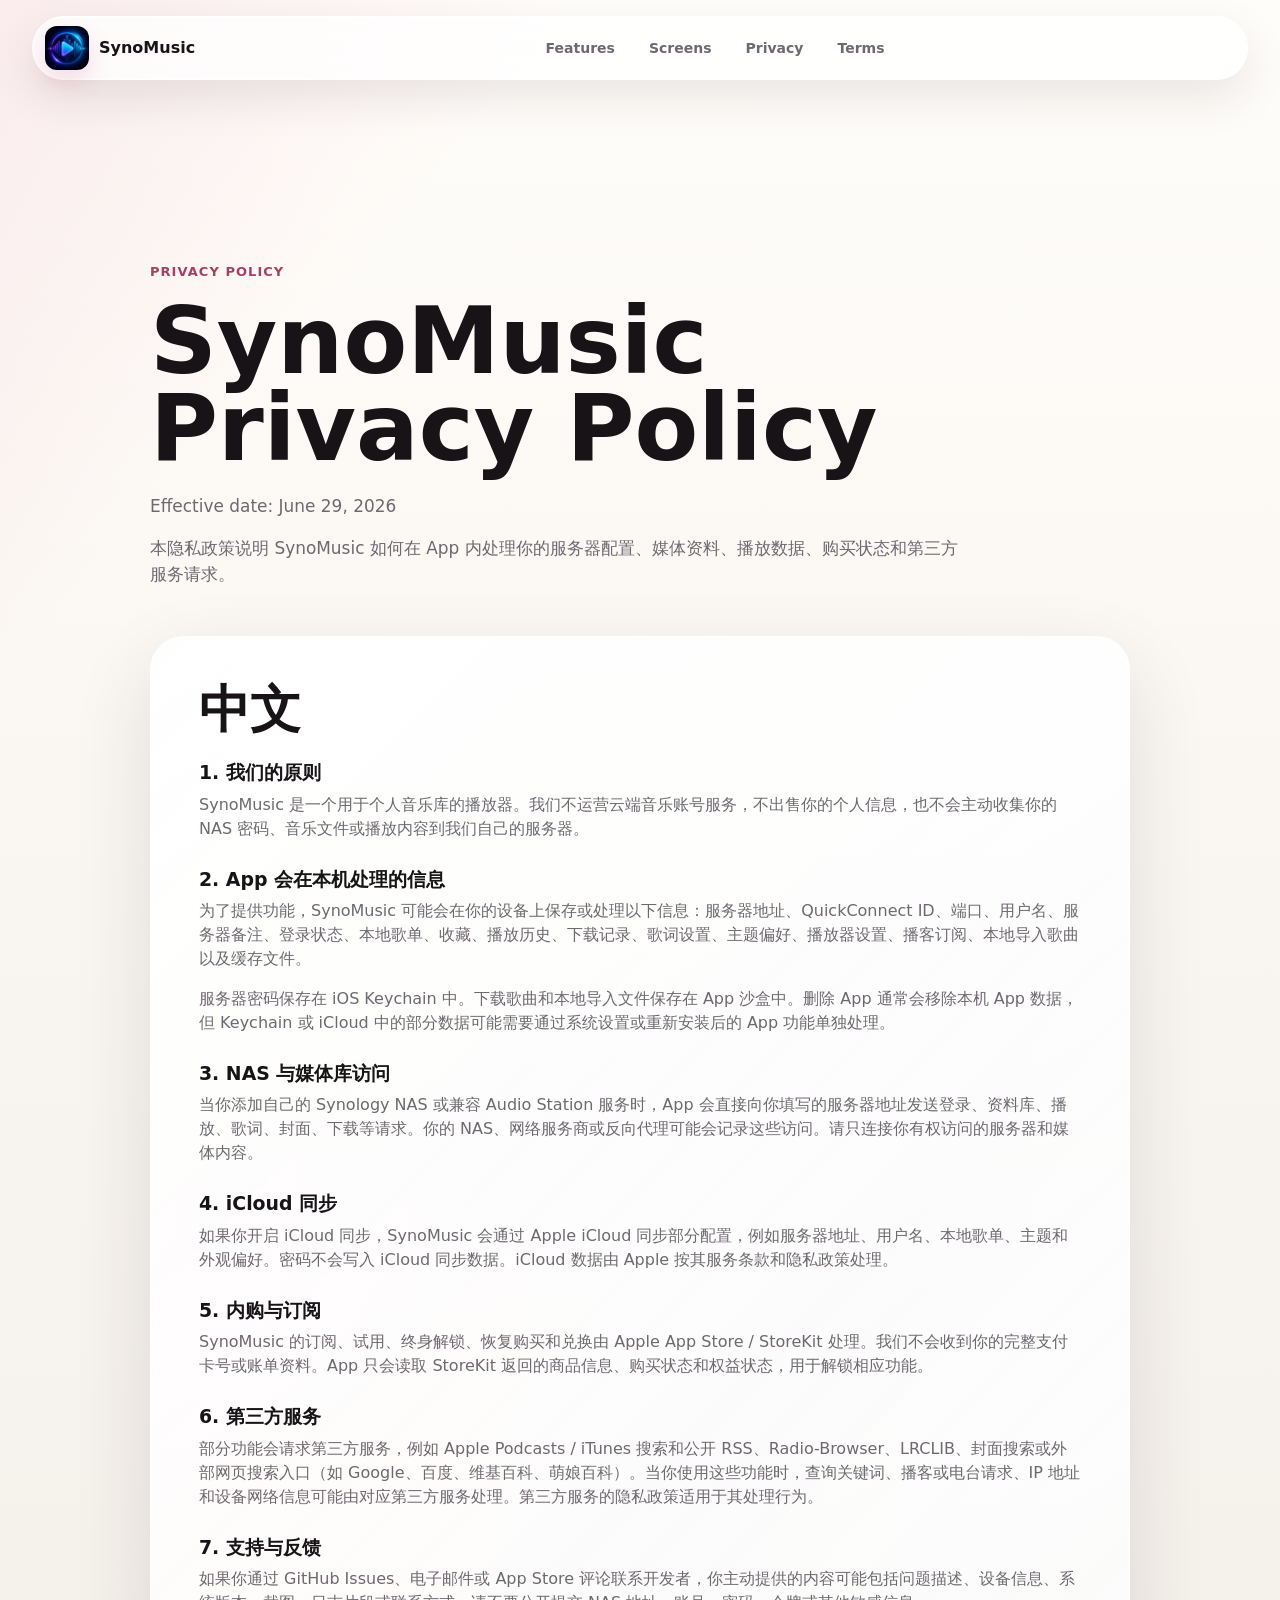
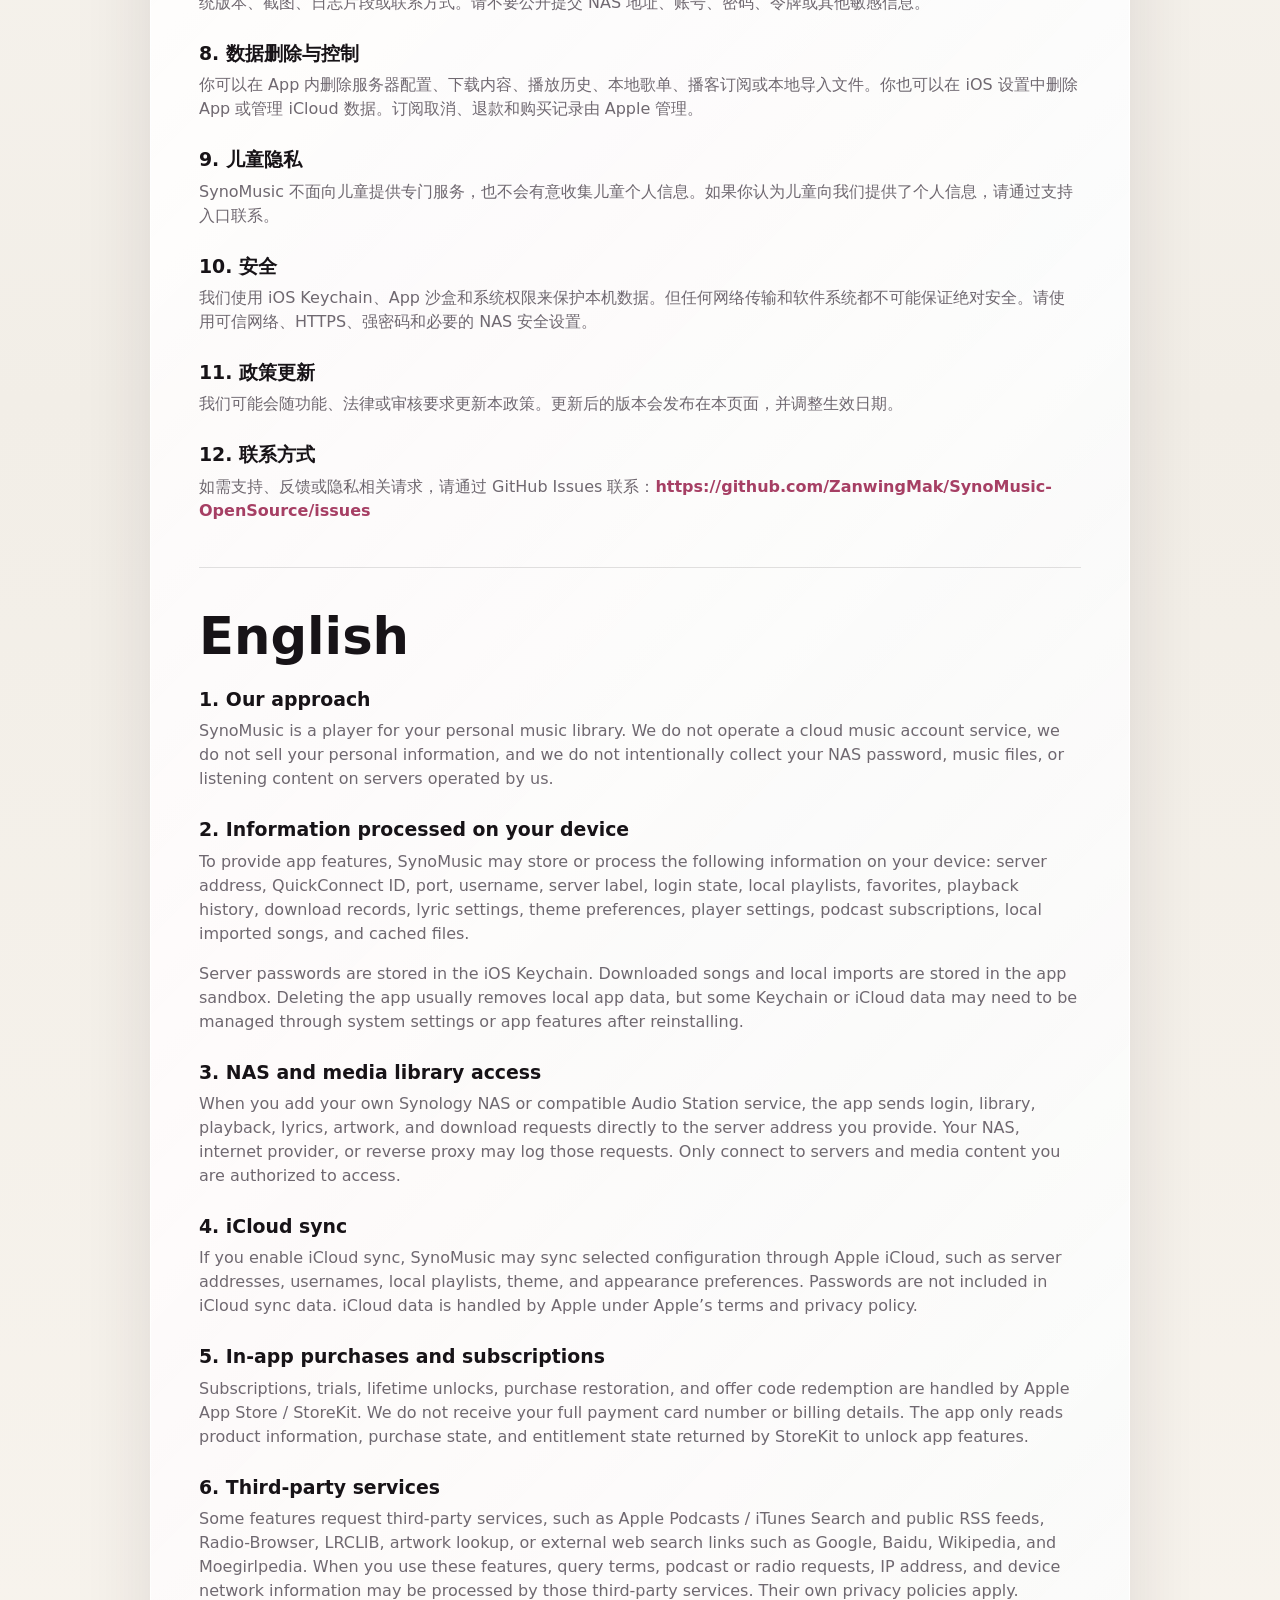
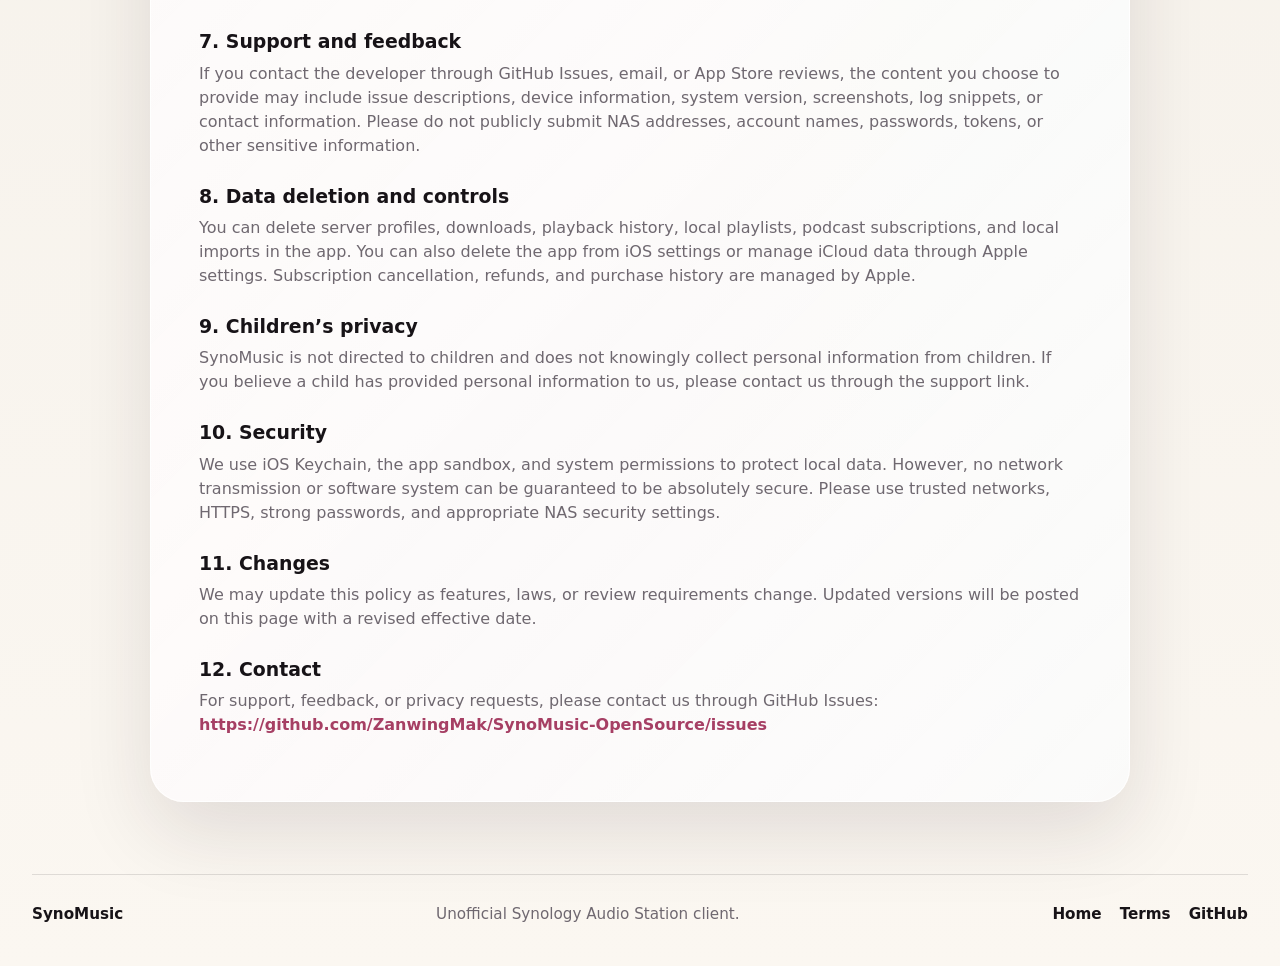
==== docs/privacy.html @ a5f8068b "Add privacy policy and terms pages" ====
<!doctype html>
<html lang="en">
<head>
  <meta charset="utf-8">
  <meta name="viewport" content="width=device-width, initial-scale=1">
  <meta name="color-scheme" content="light dark">
  <meta name="description" content="SynoMusic Privacy Policy.">
  <title>Privacy Policy - SynoMusic</title>
  <link rel="icon" href="./assets/images/app-icon-preview.png">
  <link rel="apple-touch-icon" href="./assets/images/app-icon-preview.png">
  <link rel="stylesheet" href="./assets/styles.css">
</head>
<body>
  <div class="site-shell">
    <header class="site-header" data-reveal>
      <a class="brand" href="./index.html" aria-label="SynoMusic">
        <img src="./assets/images/app-icon-preview.png" width="44" height="44" alt="">
        <span>SynoMusic</span>
      </a>
      <nav class="main-nav" aria-label="Primary">
        <a href="./index.html#features">Features</a>
        <a href="./index.html#screens">Screens</a>
        <a href="./privacy.html" aria-current="page">Privacy</a>
        <a href="./terms.html">Terms</a>
      </nav>
    </header>

    <main class="legal-page">
      <section class="legal-hero" data-reveal>
        <p class="section-kicker">Privacy Policy</p>
        <h1>SynoMusic Privacy Policy</h1>
        <p class="legal-lede">Effective date: June 29, 2026</p>
        <p class="legal-lede">本隐私政策说明 SynoMusic 如何在 App 内处理你的服务器配置、媒体资料、播放数据、购买状态和第三方服务请求。</p>
      </section>

      <section class="legal-card" data-reveal>
        <div class="legal-language">
          <h2>中文</h2>

          <h3>1. 我们的原则</h3>
          <p>SynoMusic 是一个用于个人音乐库的播放器。我们不运营云端音乐账号服务，不出售你的个人信息，也不会主动收集你的 NAS 密码、音乐文件或播放内容到我们自己的服务器。</p>

          <h3>2. App 会在本机处理的信息</h3>
          <p>为了提供功能，SynoMusic 可能会在你的设备上保存或处理以下信息：服务器地址、QuickConnect ID、端口、用户名、服务器备注、登录状态、本地歌单、收藏、播放历史、下载记录、歌词设置、主题偏好、播放器设置、播客订阅、本地导入歌曲以及缓存文件。</p>
          <p>服务器密码保存在 iOS Keychain 中。下载歌曲和本地导入文件保存在 App 沙盒中。删除 App 通常会移除本机 App 数据，但 Keychain 或 iCloud 中的部分数据可能需要通过系统设置或重新安装后的 App 功能单独处理。</p>

          <h3>3. NAS 与媒体库访问</h3>
          <p>当你添加自己的 Synology NAS 或兼容 Audio Station 服务时，App 会直接向你填写的服务器地址发送登录、资料库、播放、歌词、封面、下载等请求。你的 NAS、网络服务商或反向代理可能会记录这些访问。请只连接你有权访问的服务器和媒体内容。</p>

          <h3>4. iCloud 同步</h3>
          <p>如果你开启 iCloud 同步，SynoMusic 会通过 Apple iCloud 同步部分配置，例如服务器地址、用户名、本地歌单、主题和外观偏好。密码不会写入 iCloud 同步数据。iCloud 数据由 Apple 按其服务条款和隐私政策处理。</p>

          <h3>5. 内购与订阅</h3>
          <p>SynoMusic 的订阅、试用、终身解锁、恢复购买和兑换由 Apple App Store / StoreKit 处理。我们不会收到你的完整支付卡号或账单资料。App 只会读取 StoreKit 返回的商品信息、购买状态和权益状态，用于解锁相应功能。</p>

          <h3>6. 第三方服务</h3>
          <p>部分功能会请求第三方服务，例如 Apple Podcasts / iTunes 搜索和公开 RSS、Radio-Browser、LRCLIB、封面搜索或外部网页搜索入口（如 Google、百度、维基百科、萌娘百科）。当你使用这些功能时，查询关键词、播客或电台请求、IP 地址和设备网络信息可能由对应第三方服务处理。第三方服务的隐私政策适用于其处理行为。</p>

          <h3>7. 支持与反馈</h3>
          <p>如果你通过 GitHub Issues、电子邮件或 App Store 评论联系开发者，你主动提供的内容可能包括问题描述、设备信息、系统版本、截图、日志片段或联系方式。请不要公开提交 NAS 地址、账号、密码、令牌或其他敏感信息。</p>

          <h3>8. 数据删除与控制</h3>
          <p>你可以在 App 内删除服务器配置、下载内容、播放历史、本地歌单、播客订阅或本地导入文件。你也可以在 iOS 设置中删除 App 或管理 iCloud 数据。订阅取消、退款和购买记录由 Apple 管理。</p>

          <h3>9. 儿童隐私</h3>
          <p>SynoMusic 不面向儿童提供专门服务，也不会有意收集儿童个人信息。如果你认为儿童向我们提供了个人信息，请通过支持入口联系。</p>

          <h3>10. 安全</h3>
          <p>我们使用 iOS Keychain、App 沙盒和系统权限来保护本机数据。但任何网络传输和软件系统都不可能保证绝对安全。请使用可信网络、HTTPS、强密码和必要的 NAS 安全设置。</p>

          <h3>11. 政策更新</h3>
          <p>我们可能会随功能、法律或审核要求更新本政策。更新后的版本会发布在本页面，并调整生效日期。</p>

          <h3>12. 联系方式</h3>
          <p>如需支持、反馈或隐私相关请求，请通过 GitHub Issues 联系：<a href="https://github.com/ZanwingMak/SynoMusic-OpenSource/issues">https://github.com/ZanwingMak/SynoMusic-OpenSource/issues</a></p>
        </div>

        <hr class="legal-divider">

        <div class="legal-language">
          <h2>English</h2>

          <h3>1. Our approach</h3>
          <p>SynoMusic is a player for your personal music library. We do not operate a cloud music account service, we do not sell your personal information, and we do not intentionally collect your NAS password, music files, or listening content on servers operated by us.</p>

          <h3>2. Information processed on your device</h3>
          <p>To provide app features, SynoMusic may store or process the following information on your device: server address, QuickConnect ID, port, username, server label, login state, local playlists, favorites, playback history, download records, lyric settings, theme preferences, player settings, podcast subscriptions, local imported songs, and cached files.</p>
          <p>Server passwords are stored in the iOS Keychain. Downloaded songs and local imports are stored in the app sandbox. Deleting the app usually removes local app data, but some Keychain or iCloud data may need to be managed through system settings or app features after reinstalling.</p>

          <h3>3. NAS and media library access</h3>
          <p>When you add your own Synology NAS or compatible Audio Station service, the app sends login, library, playback, lyrics, artwork, and download requests directly to the server address you provide. Your NAS, internet provider, or reverse proxy may log those requests. Only connect to servers and media content you are authorized to access.</p>

          <h3>4. iCloud sync</h3>
          <p>If you enable iCloud sync, SynoMusic may sync selected configuration through Apple iCloud, such as server addresses, usernames, local playlists, theme, and appearance preferences. Passwords are not included in iCloud sync data. iCloud data is handled by Apple under Apple’s terms and privacy policy.</p>

          <h3>5. In-app purchases and subscriptions</h3>
          <p>Subscriptions, trials, lifetime unlocks, purchase restoration, and offer code redemption are handled by Apple App Store / StoreKit. We do not receive your full payment card number or billing details. The app only reads product information, purchase state, and entitlement state returned by StoreKit to unlock app features.</p>

          <h3>6. Third-party services</h3>
          <p>Some features request third-party services, such as Apple Podcasts / iTunes Search and public RSS feeds, Radio-Browser, LRCLIB, artwork lookup, or external web search links such as Google, Baidu, Wikipedia, and Moegirlpedia. When you use these features, query terms, podcast or radio requests, IP address, and device network information may be processed by those third-party services. Their own privacy policies apply.</p>

          <h3>7. Support and feedback</h3>
          <p>If you contact the developer through GitHub Issues, email, or App Store reviews, the content you choose to provide may include issue descriptions, device information, system version, screenshots, log snippets, or contact information. Please do not publicly submit NAS addresses, account names, passwords, tokens, or other sensitive information.</p>

          <h3>8. Data deletion and controls</h3>
          <p>You can delete server profiles, downloads, playback history, local playlists, podcast subscriptions, and local imports in the app. You can also delete the app from iOS settings or manage iCloud data through Apple settings. Subscription cancellation, refunds, and purchase history are managed by Apple.</p>

          <h3>9. Children’s privacy</h3>
          <p>SynoMusic is not directed to children and does not knowingly collect personal information from children. If you believe a child has provided personal information to us, please contact us through the support link.</p>

          <h3>10. Security</h3>
          <p>We use iOS Keychain, the app sandbox, and system permissions to protect local data. However, no network transmission or software system can be guaranteed to be absolutely secure. Please use trusted networks, HTTPS, strong passwords, and appropriate NAS security settings.</p>

          <h3>11. Changes</h3>
          <p>We may update this policy as features, laws, or review requirements change. Updated versions will be posted on this page with a revised effective date.</p>

          <h3>12. Contact</h3>
          <p>For support, feedback, or privacy requests, please contact us through GitHub Issues: <a href="https://github.com/ZanwingMak/SynoMusic-OpenSource/issues">https://github.com/ZanwingMak/SynoMusic-OpenSource/issues</a></p>
        </div>
      </section>
    </main>

    <footer class="site-footer">
      <span>SynoMusic</span>
      <span>Unofficial Synology Audio Station client.</span>
      <div class="footer-links">
        <a href="./index.html">Home</a>
        <a href="./terms.html">Terms</a>
        <a href="https://github.com/ZanwingMak/SynoMusic-OpenSource">GitHub</a>
      </div>
    </footer>
  </div>
</body>
</html>
---- docs/assets/styles.css ----
:root {
  color-scheme: light;
  --bg: #faf8f4;
  --surface: rgba(255, 255, 255, 0.76);
  --surface-strong: #ffffff;
  --ink: #171317;
  --muted: #6f6870;
  --line: rgba(23, 19, 23, 0.12);
  --accent: #d65f88;
  --accent-dark: #a63f64;
  --accent-soft: rgba(214, 95, 136, 0.13);
  --forest: #667957;
  --sky: #6a9bcc;
  --night: #171116;
  --night-2: #291722;
  --shadow: 0 28px 70px rgba(36, 25, 31, 0.14);
  --radius-lg: 30px;
  --radius-md: 20px;
  --radius-sm: 14px;
  --font-display: "Outfit", "Avenir Next", "SF Pro Display", ui-sans-serif, system-ui, sans-serif;
  --font-body: "Satoshi", "Avenir Next", "SF Pro Text", ui-sans-serif, system-ui, sans-serif;
}

* {
  box-sizing: border-box;
}

html {
  scroll-behavior: smooth;
  -webkit-text-size-adjust: 100%;
  text-size-adjust: 100%;
}

body {
  min-width: 320px;
  margin: 0;
  background:
    linear-gradient(130deg, rgba(214, 95, 136, 0.11), transparent 28rem),
    linear-gradient(180deg, #fffdfa 0%, #f2eee7 48%, #fbf7f1 100%);
  color: var(--ink);
  font-family: var(--font-body);
  line-height: 1.5;
}

a {
  color: inherit;
  text-decoration: none;
}

img {
  display: block;
  max-width: 100%;
  height: auto;
}

button,
select,
a {
  -webkit-tap-highlight-color: transparent;
}

:focus-visible {
  outline: 3px solid rgba(207, 93, 134, 0.5);
  outline-offset: 4px;
}

.site-shell {
  min-height: 100dvh;
  overflow: hidden;
}

.site-header {
  position: sticky;
  top: 16px;
  z-index: 20;
  display: grid;
  grid-template-columns: auto 1fr auto;
  align-items: center;
  gap: 20px;
  width: min(1280px, calc(100% - 32px));
  margin: 16px auto 0;
  padding: 9px 12px;
  border: 1px solid rgba(255, 255, 255, 0.76);
  border-radius: 999px;
  background: rgba(255, 255, 255, 0.72);
  box-shadow: 0 18px 45px rgba(45, 34, 41, 0.1), inset 0 1px 0 rgba(255, 255, 255, 0.92);
  backdrop-filter: blur(22px);
}

.brand {
  display: inline-grid;
  grid-auto-flow: column;
  align-items: center;
  gap: 10px;
  min-width: 0;
  font-family: var(--font-display);
  font-weight: 800;
  letter-spacing: 0;
}

.brand img {
  border-radius: 12px;
  box-shadow: 0 10px 22px rgba(207, 93, 134, 0.2);
}

.main-nav {
  display: flex;
  justify-content: center;
  gap: 6px;
  min-width: 0;
}

.main-nav a,
.language-picker select {
  border: 0;
  border-radius: 999px;
  background: transparent;
  color: var(--muted);
  font: 700 14px/1 var(--font-body);
}

.main-nav a {
  padding: 12px 14px;
  transition: transform 180ms ease, background 180ms ease, color 180ms ease;
}

.main-nav a:hover {
  transform: translateY(-1px);
  background: rgba(25, 23, 25, 0.06);
  color: var(--ink);
}

.language-picker {
  display: grid;
}

.language-picker select {
  max-width: 132px;
  padding: 11px 12px;
  background: rgba(25, 23, 25, 0.06);
  cursor: pointer;
}

.sr-only {
  position: absolute;
  width: 1px;
  height: 1px;
  padding: 0;
  margin: -1px;
  overflow: hidden;
  clip: rect(0, 0, 0, 0);
  white-space: nowrap;
  border: 0;
}

.hero-section,
.section {
  width: min(1180px, calc(100% - 32px));
  margin: 0 auto;
}

.hero-section {
  position: relative;
  isolation: isolate;
  display: grid;
  grid-template-columns: minmax(0, 0.92fr) minmax(340px, 1.08fr);
  gap: clamp(28px, 5vw, 78px);
  align-items: center;
  width: min(1320px, calc(100% - 32px));
  min-height: calc(100dvh - 110px);
  margin-top: 24px;
  padding: clamp(46px, 6vw, 82px);
  overflow: hidden;
  border: 1px solid rgba(255, 255, 255, 0.16);
  border-radius: 46px;
  background:
    linear-gradient(145deg, rgba(255, 255, 255, 0.08), transparent 28%),
    radial-gradient(circle at 76% 20%, rgba(106, 155, 204, 0.18), transparent 20rem),
    linear-gradient(135deg, var(--night) 0%, var(--night-2) 54%, #4b2636 100%);
  box-shadow: 0 40px 100px rgba(38, 24, 32, 0.28);
}

.hero-section::before {
  position: absolute;
  inset: 0;
  z-index: -1;
  content: "";
  background:
    linear-gradient(90deg, rgba(255, 255, 255, 0.05) 1px, transparent 1px),
    linear-gradient(180deg, rgba(255, 255, 255, 0.05) 1px, transparent 1px);
  background-size: 48px 48px;
  mask-image: linear-gradient(90deg, rgba(0, 0, 0, 0.5), transparent 72%);
}

.hero-copy {
  max-width: 650px;
  color: #fff;
}

.eyebrow,
.section-kicker {
  margin: 0 0 16px;
  color: var(--accent-dark);
  font-size: 13px;
  font-weight: 900;
  letter-spacing: 0.08em;
  text-transform: uppercase;
}

.hero-section .eyebrow {
  color: #f1a3bf;
}

h1,
h2,
h3,
p {
  margin-top: 0;
}

h1,
h2,
h3 {
  font-family: var(--font-display);
  letter-spacing: 0;
}

h1 {
  margin-bottom: 22px;
  max-width: 740px;
  color: currentColor;
  font-size: clamp(3.1rem, 7vw, 6.25rem);
  line-height: 0.94;
  word-break: keep-all;
  overflow-wrap: break-word;
}

h2 {
  font-size: clamp(2.15rem, 5vw, 4.7rem);
  line-height: 0.96;
  margin-bottom: 18px;
}

h3 {
  margin-bottom: 10px;
  font-size: 1.35rem;
  line-height: 1.08;
}

.hero-lede,
.intro-strip p,
.trust-copy p,
.download-card p {
  max-width: 65ch;
  color: var(--muted);
  font-size: 1.07rem;
}

.hero-lede {
  color: rgba(255, 255, 255, 0.72);
}

.hero-actions,
.download-actions {
  display: flex;
  flex-wrap: wrap;
  gap: 12px;
  margin-top: 30px;
}

.button {
  display: inline-flex;
  align-items: center;
  justify-content: center;
  min-height: 48px;
  padding: 0 18px;
  border-radius: 999px;
  font-weight: 850;
  transition: transform 180ms ease, box-shadow 180ms ease, background 180ms ease;
}

.button:hover {
  transform: translateY(-2px);
}

.button:active {
  transform: scale(0.98);
}

.button.primary {
  background: #fff;
  color: var(--night);
  box-shadow: 0 16px 35px rgba(214, 95, 136, 0.18);
}

.button.secondary {
  border: 1px solid rgba(255, 255, 255, 0.26);
  background: rgba(255, 255, 255, 0.08);
  color: #fff;
  backdrop-filter: blur(12px);
}

.download-card .button.primary {
  background: var(--accent);
  color: #fff;
}

.download-card .button.secondary {
  border-color: var(--line);
  background: rgba(255, 255, 255, 0.68);
  color: var(--ink);
}

.button.legal-primary {
  background: var(--accent);
  color: #fff;
}

.button.legal-secondary {
  border: 1px solid var(--line);
  background: rgba(255, 255, 255, 0.68);
  color: var(--ink);
}

.hero-meta {
  display: flex;
  flex-wrap: wrap;
  gap: 10px;
  margin-top: 24px;
}

.hero-meta span {
  padding: 8px 11px;
  border: 1px solid rgba(255, 255, 255, 0.18);
  border-radius: 999px;
  color: rgba(255, 255, 255, 0.76);
  font-size: 0.88rem;
  font-weight: 750;
  background: rgba(255, 255, 255, 0.06);
}

.hero-visual {
  position: relative;
  min-height: 610px;
  display: grid;
  place-items: center;
  contain: layout style paint;
}

.visual-orbit {
  position: absolute;
  inset: 18px 0 28px auto;
  width: min(92%, 610px);
  border: 1px solid rgba(255, 255, 255, 0.12);
  border-radius: 42px;
  background:
    linear-gradient(135deg, rgba(255, 255, 255, 0.16), rgba(255, 255, 255, 0.04)),
    linear-gradient(90deg, rgba(214, 95, 136, 0.14), rgba(106, 155, 204, 0.12));
  box-shadow: inset 0 1px 0 rgba(255, 255, 255, 0.14), 0 30px 80px rgba(0, 0, 0, 0.22);
  transform: rotate(2deg);
  animation: slowFloat 8s ease-in-out infinite;
}

.phone-stack {
  position: relative;
  width: min(80vw, 460px);
  min-height: 610px;
}

.phone-shot {
  position: absolute;
  width: min(64vw, 330px);
  border-radius: 36px;
  border: 1px solid rgba(255, 255, 255, 0.16);
  box-shadow: 0 34px 75px rgba(0, 0, 0, 0.42);
  transform: translateZ(0);
}

.shot-back {
  right: 0;
  top: 40px;
  opacity: 0.74;
  transform: rotate(7deg) translateX(22px) scale(0.9);
  filter: saturate(0.88);
}

.shot-front {
  left: 0;
  top: 0;
  transform: rotate(-5deg);
}

.status-float {
  position: absolute;
  display: inline-flex;
  align-items: center;
  gap: 9px;
  max-width: 230px;
  padding: 12px 14px;
  border: 1px solid rgba(255, 255, 255, 0.68);
  border-radius: 999px;
  background: rgba(255, 255, 255, 0.82);
  color: var(--ink);
  font-size: 0.9rem;
  font-weight: 820;
  box-shadow: 0 18px 35px rgba(45, 34, 41, 0.12), inset 0 1px 0 rgba(255, 255, 255, 0.8);
  backdrop-filter: blur(18px);
}

.status-top {
  top: 98px;
  left: 18px;
}

.status-bottom {
  right: 12px;
  bottom: 108px;
}

.status-dot,
.wave-icon {
  width: 14px;
  height: 14px;
  border-radius: 999px;
  background: var(--accent);
  box-shadow: 0 0 0 7px var(--accent-soft);
}

.wave-icon {
  width: 18px;
  height: 18px;
  background: repeating-linear-gradient(90deg, var(--accent) 0 3px, transparent 3px 6px);
  box-shadow: none;
}

.section {
  padding: 96px 0;
}

.intro-strip {
  display: grid;
  grid-template-columns: minmax(0, 0.9fr) minmax(280px, 0.8fr);
  gap: clamp(24px, 5vw, 76px);
  align-items: end;
  margin-top: 12px;
  border-top: 1px solid var(--line);
  border-bottom: 1px solid var(--line);
}

.section-heading {
  max-width: 760px;
  margin-bottom: 36px;
}

.features {
  display: grid;
  grid-template-columns: repeat(6, minmax(0, 1fr));
  grid-auto-rows: minmax(190px, auto);
  gap: 16px;
}

.feature-panel {
  display: grid;
  position: relative;
  align-content: start;
  min-height: 210px;
  padding: 26px;
  overflow: hidden;
  border: 1px solid rgba(255, 255, 255, 0.72);
  border-radius: var(--radius-lg);
  background:
    linear-gradient(180deg, rgba(255, 255, 255, 0.9), rgba(255, 255, 255, 0.66)),
    linear-gradient(135deg, rgba(214, 95, 136, 0.12), transparent);
  box-shadow: 0 20px 48px rgba(45, 34, 41, 0.08), inset 0 1px 0 rgba(255, 255, 255, 0.9);
  backdrop-filter: blur(18px);
  transition: transform 220ms ease, box-shadow 220ms ease;
}

.feature-panel::after {
  position: absolute;
  right: 22px;
  bottom: 18px;
  width: 78px;
  height: 3px;
  border-radius: 999px;
  background: linear-gradient(90deg, var(--accent), var(--sky), var(--forest));
  content: "";
  opacity: 0.55;
}

.feature-panel:hover {
  transform: translateY(-5px);
  box-shadow: 0 30px 60px rgba(45, 34, 41, 0.12), inset 0 1px 0 rgba(255, 255, 255, 0.85);
}

.feature-panel {
  grid-column: span 2;
}

.feature-panel.large,
.feature-panel.tall {
  grid-column: span 3;
}

.feature-panel.wide {
  grid-column: span 2;
}

.feature-icon {
  display: grid;
  place-items: center;
  width: 46px;
  height: 46px;
  margin-bottom: 30px;
  border-radius: 16px;
  background: var(--accent-soft);
  color: var(--accent-dark);
}

.feature-icon svg {
  width: 24px;
  height: 24px;
  fill: none;
  stroke: currentColor;
  stroke-width: 1.8;
  stroke-linecap: round;
  stroke-linejoin: round;
}

.feature-panel p {
  margin: 0;
  color: var(--muted);
}

.screen-showcase {
  width: min(1320px, calc(100% - 32px));
  padding: clamp(58px, 7vw, 92px) clamp(18px, 4vw, 56px);
  overflow: hidden;
  border-radius: 46px;
  background:
    linear-gradient(145deg, rgba(255, 255, 255, 0.08), transparent 28%),
    linear-gradient(135deg, #171116 0%, #241720 58%, #3a2130 100%);
  color: #fff;
  box-shadow: 0 34px 90px rgba(38, 24, 32, 0.22);
}

.screen-showcase .section-kicker {
  color: #f0a4bf;
}

.screen-showcase h2 {
  color: #fff;
}

.screen-showcase .section-heading {
  max-width: 860px;
}

.screen-rail {
  display: grid;
  grid-template-columns: repeat(4, minmax(220px, 1fr));
  gap: clamp(18px, 2.4vw, 30px);
}

.screen-rail figure {
  margin: 0;
  padding: 10px 10px 14px;
  border: 1px solid rgba(255, 255, 255, 0.12);
  border-radius: 38px;
  background: rgba(255, 255, 255, 0.055);
  box-shadow: inset 0 1px 0 rgba(255, 255, 255, 0.08);
}

.screen-rail figure:nth-child(even) {
  margin-top: 54px;
}

.screen-rail img {
  width: 100%;
  aspect-ratio: 1206 / 2622;
  object-fit: contain;
  border: 1px solid rgba(255, 255, 255, 0.14);
  border-radius: 34px;
  box-shadow: 0 28px 70px rgba(0, 0, 0, 0.38);
}

.screen-rail figcaption {
  margin-top: 14px;
  color: rgba(255, 255, 255, 0.68);
  font-weight: 850;
  text-align: center;
}

.trust-section {
  display: grid;
  grid-template-columns: minmax(0, 0.82fr) minmax(320px, 0.72fr);
  gap: clamp(28px, 5vw, 72px);
  align-items: center;
}

.state-board {
  display: grid;
  gap: 12px;
  padding: 16px;
  border: 1px solid rgba(255, 255, 255, 0.72);
  border-radius: var(--radius-lg);
  background:
    linear-gradient(135deg, rgba(255, 255, 255, 0.88), rgba(255, 255, 255, 0.58)),
    linear-gradient(90deg, rgba(214, 95, 136, 0.08), rgba(106, 155, 204, 0.08));
  box-shadow: var(--shadow), inset 0 1px 0 rgba(255, 255, 255, 0.88);
  backdrop-filter: blur(18px);
}

.state-row {
  display: grid;
  grid-template-columns: 46px 1fr;
  gap: 2px 14px;
  align-items: center;
  padding: 18px;
  border-radius: var(--radius-md);
  background: rgba(255, 255, 255, 0.64);
}

.state-row span {
  grid-row: span 2;
  width: 46px;
  height: 46px;
  border-radius: 16px;
}

.state-row small {
  color: var(--muted);
}

.state-row.loading span {
  background: linear-gradient(100deg, rgba(207, 93, 134, 0.15), rgba(207, 93, 134, 0.42), rgba(207, 93, 134, 0.15));
  background-size: 200% 100%;
  animation: shimmer 1.8s ease-in-out infinite;
}

.state-row.empty span {
  border: 2px dashed rgba(25, 23, 25, 0.18);
  background: rgba(25, 23, 25, 0.04);
}

.state-row.error span {
  background: rgba(207, 93, 134, 0.18);
  box-shadow: inset 0 0 0 2px rgba(207, 93, 134, 0.35);
}

.download-section {
  padding-bottom: 110px;
}

.download-card {
  display: grid;
  grid-template-columns: auto minmax(0, 1fr) auto;
  gap: 26px;
  align-items: center;
  padding: clamp(22px, 5vw, 44px);
  border: 1px solid rgba(255, 255, 255, 0.74);
  border-radius: 36px;
  background:
    linear-gradient(135deg, rgba(255, 255, 255, 0.92), rgba(255, 255, 255, 0.66)),
    linear-gradient(90deg, rgba(214, 95, 136, 0.1), rgba(102, 121, 87, 0.08));
  box-shadow: 0 34px 90px rgba(38, 24, 32, 0.16), inset 0 1px 0 rgba(255, 255, 255, 0.9);
}

.download-card img {
  border-radius: 24px;
  box-shadow: 0 18px 34px rgba(207, 93, 134, 0.18);
}

.download-card h2 {
  margin-bottom: 10px;
}

.download-card p:last-child {
  margin-bottom: 0;
}

.site-footer {
  display: flex;
  flex-wrap: wrap;
  gap: 12px 22px;
  justify-content: space-between;
  width: min(1180px, calc(100% - 32px));
  margin: 0 auto;
  padding: 28px 0 40px;
  border-top: 1px solid var(--line);
  color: var(--muted);
  font-size: 0.95rem;
}

.site-footer span:first-child,
.site-footer a {
  color: var(--ink);
  font-weight: 850;
}

.footer-links {
  display: flex;
  flex-wrap: wrap;
  gap: 12px 18px;
}

.legal-page {
  width: min(980px, calc(100% - 32px));
  margin: 0 auto;
  padding: 96px 0 72px;
}

.legal-hero {
  padding: clamp(48px, 7vw, 86px) 0 32px;
}

.legal-hero h1 {
  max-width: 900px;
  color: var(--ink);
  font-size: clamp(3rem, 8vw, 5.8rem);
}

.legal-lede {
  max-width: 76ch;
  color: var(--muted);
  font-size: 1.06rem;
}

.legal-card {
  padding: clamp(24px, 5vw, 48px);
  border: 1px solid rgba(255, 255, 255, 0.74);
  border-radius: 34px;
  background:
    linear-gradient(135deg, rgba(255, 255, 255, 0.94), rgba(255, 255, 255, 0.72)),
    linear-gradient(90deg, rgba(214, 95, 136, 0.08), rgba(106, 155, 204, 0.08));
  box-shadow: 0 30px 80px rgba(38, 24, 32, 0.12), inset 0 1px 0 rgba(255, 255, 255, 0.9);
}

.legal-language h2 {
  margin-bottom: 28px;
  font-size: clamp(2rem, 5vw, 3.2rem);
}

.legal-language h3 {
  margin-top: 28px;
  color: var(--ink);
  font-size: 1.18rem;
}

.legal-language p,
.legal-language li {
  color: var(--muted);
}

.legal-language a {
  color: var(--accent-dark);
  font-weight: 800;
  overflow-wrap: anywhere;
}

.legal-divider {
  height: 1px;
  margin: 44px 0;
  border: 0;
  background: var(--line);
}

[data-reveal] {
  opacity: 1;
  transform: translateY(0);
  animation: fadeRise 700ms cubic-bezier(0.16, 1, 0.3, 1) both;
}

[data-reveal].is-visible {
  opacity: 1;
  transform: translateY(0);
}

@keyframes fadeRise {
  from {
    opacity: 0;
    transform: translateY(18px);
  }
  to {
    opacity: 1;
    transform: translateY(0);
  }
}

@keyframes slowFloat {
  0%,
  100% {
    transform: translateY(0) rotate(0deg);
  }
  50% {
    transform: translateY(-12px) rotate(3deg);
  }
}

@keyframes shimmer {
  0% {
    background-position: 180% 0;
  }
  100% {
    background-position: -20% 0;
  }
}

@media (min-width: 1280px) {
  .site-header,
  .hero-section,
  .section,
  .site-footer {
    width: min(1320px, calc(100% - 64px));
  }

  .hero-section {
    grid-template-columns: minmax(520px, 0.95fr) minmax(520px, 1.05fr);
  }

  .phone-stack {
    width: min(34vw, 460px);
  }

  .phone-shot {
    width: min(25vw, 330px);
  }

  .screen-rail {
    gap: 22px;
  }
}

@media (max-width: 980px) {
  .site-header {
    grid-template-columns: 1fr auto;
    border-radius: 24px;
  }

  .main-nav {
    display: none;
  }

  .hero-section,
  .intro-strip,
  .trust-section,
  .download-card {
    grid-template-columns: 1fr;
  }

  .hero-section {
    min-height: auto;
    padding-top: 60px;
  }

  h1 {
    max-width: 720px;
  }

  .hero-visual {
    min-height: 560px;
  }

  .features,
  .screen-rail {
    grid-template-columns: repeat(2, minmax(0, 1fr));
  }

  .feature-panel,
  .feature-panel.large,
  .feature-panel.wide,
  .feature-panel.tall {
    grid-column: span 1;
    grid-row: span 1;
  }

  .download-actions {
    margin-top: 0;
  }
}

@media (max-width: 640px) {
  .site-header,
  .hero-section,
  .section,
  .site-footer {
    width: min(100% - 24px, 1180px);
  }

  .site-header {
    top: 10px;
    margin-top: 10px;
  }

  .brand span {
    display: none;
  }

  .language-picker select {
    max-width: 118px;
  }

  .hero-section {
    gap: 18px;
    padding-bottom: 40px;
  }

  h1 {
    font-size: clamp(2.85rem, 16vw, 4.5rem);
  }

  h2 {
    font-size: clamp(2rem, 11vw, 3.4rem);
  }

  .hero-actions,
  .download-actions {
    display: grid;
  }

  .hero-visual {
    min-height: 500px;
  }

  .phone-stack {
    min-height: 500px;
  }

  .phone-shot {
    width: min(72vw, 280px);
    border-radius: 30px;
  }

  .status-float {
    max-width: 190px;
    font-size: 0.82rem;
  }

  .status-top {
    top: 72px;
    left: 0;
  }

  .status-bottom {
    right: 0;
    bottom: 78px;
  }

  .features,
  .screen-rail {
    grid-template-columns: 1fr;
  }

  .screen-rail {
    display: flex;
    gap: 18px;
    margin-inline: -12px;
    padding: 0 12px 10px;
    overflow-x: auto;
    overscroll-behavior-inline: contain;
    scroll-padding-inline: 12px;
    scroll-snap-type: x mandatory;
    scrollbar-width: thin;
  }

  .screen-rail figure {
    flex: 0 0 min(78vw, 330px);
    margin-top: 0;
    scroll-snap-align: center;
  }

  .screen-rail img {
    width: 100%;
    margin: 0 auto;
  }

  .download-card {
    justify-items: start;
  }
}

@media (max-width: 420px) {
  .site-header,
  .hero-section,
  .section,
  .site-footer {
    width: min(100% - 20px, 1180px);
  }

  .site-header {
    padding: 8px 10px;
  }

  .brand img {
    width: 38px;
    height: 38px;
  }

  .language-picker select {
    max-width: 108px;
    padding: 10px;
    font-size: 12px;
  }

  h1 {
    font-size: clamp(2.5rem, 14vw, 3.55rem);
  }

  h2 {
    font-size: clamp(1.85rem, 10vw, 2.85rem);
  }

  .hero-visual {
    min-height: 430px;
  }

  .phone-stack {
    width: 100%;
    min-height: 430px;
  }

  .phone-shot {
    width: min(72vw, 238px);
    border-radius: 26px;
  }

  .shot-back {
    transform: rotate(7deg) translateX(12px) scale(0.88);
  }

  .status-float {
    max-width: 168px;
    padding: 10px 11px;
    font-size: 0.76rem;
  }

  .status-bottom {
    bottom: 60px;
  }

  .feature-panel,
  .state-row {
    padding: 18px;
  }

  .download-card {
    border-radius: 28px;
  }

  .screen-rail figure {
    flex-basis: min(82vw, 300px);
  }
}

@media (prefers-reduced-motion: reduce) {
  *,
  *::before,
  *::after {
    scroll-behavior: auto !important;
    animation-duration: 1ms !important;
    animation-iteration-count: 1 !important;
    transition-duration: 1ms !important;
  }

  [data-reveal] {
    opacity: 1;
    transform: none;
  }
}
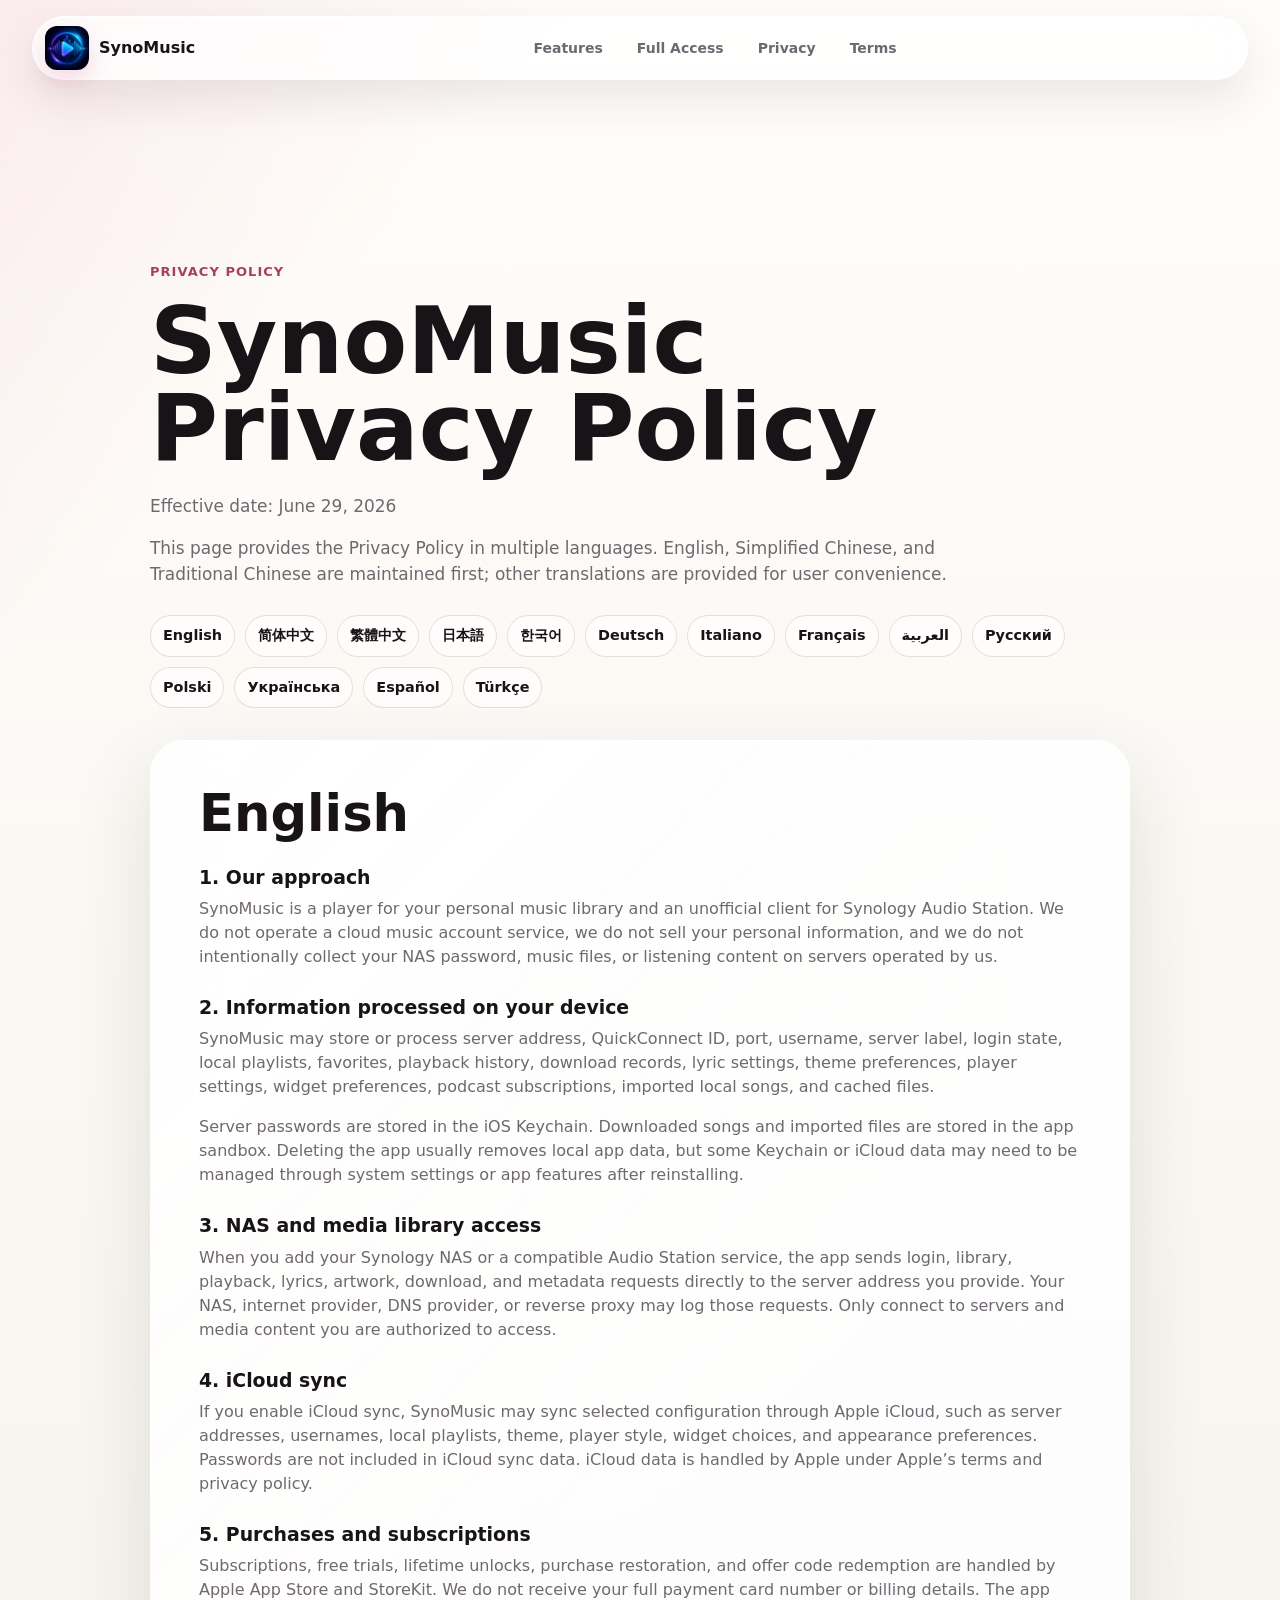
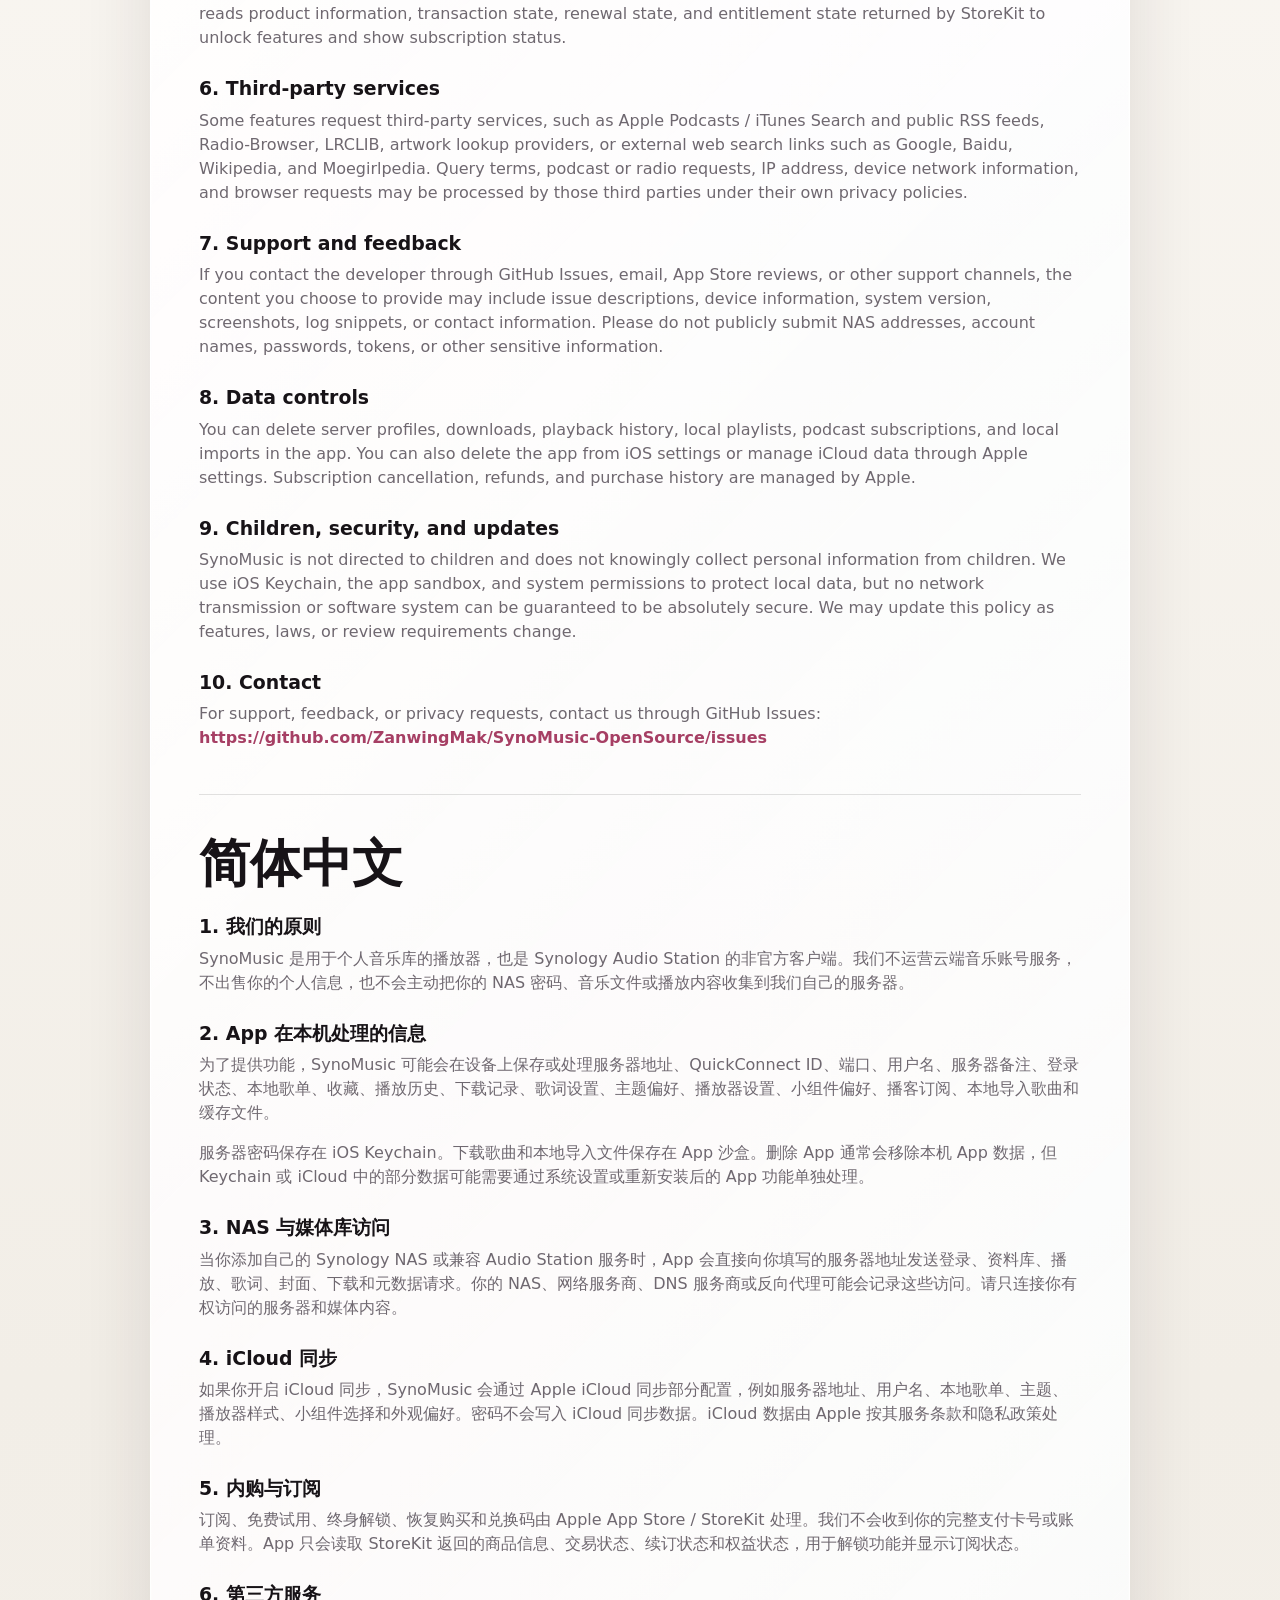
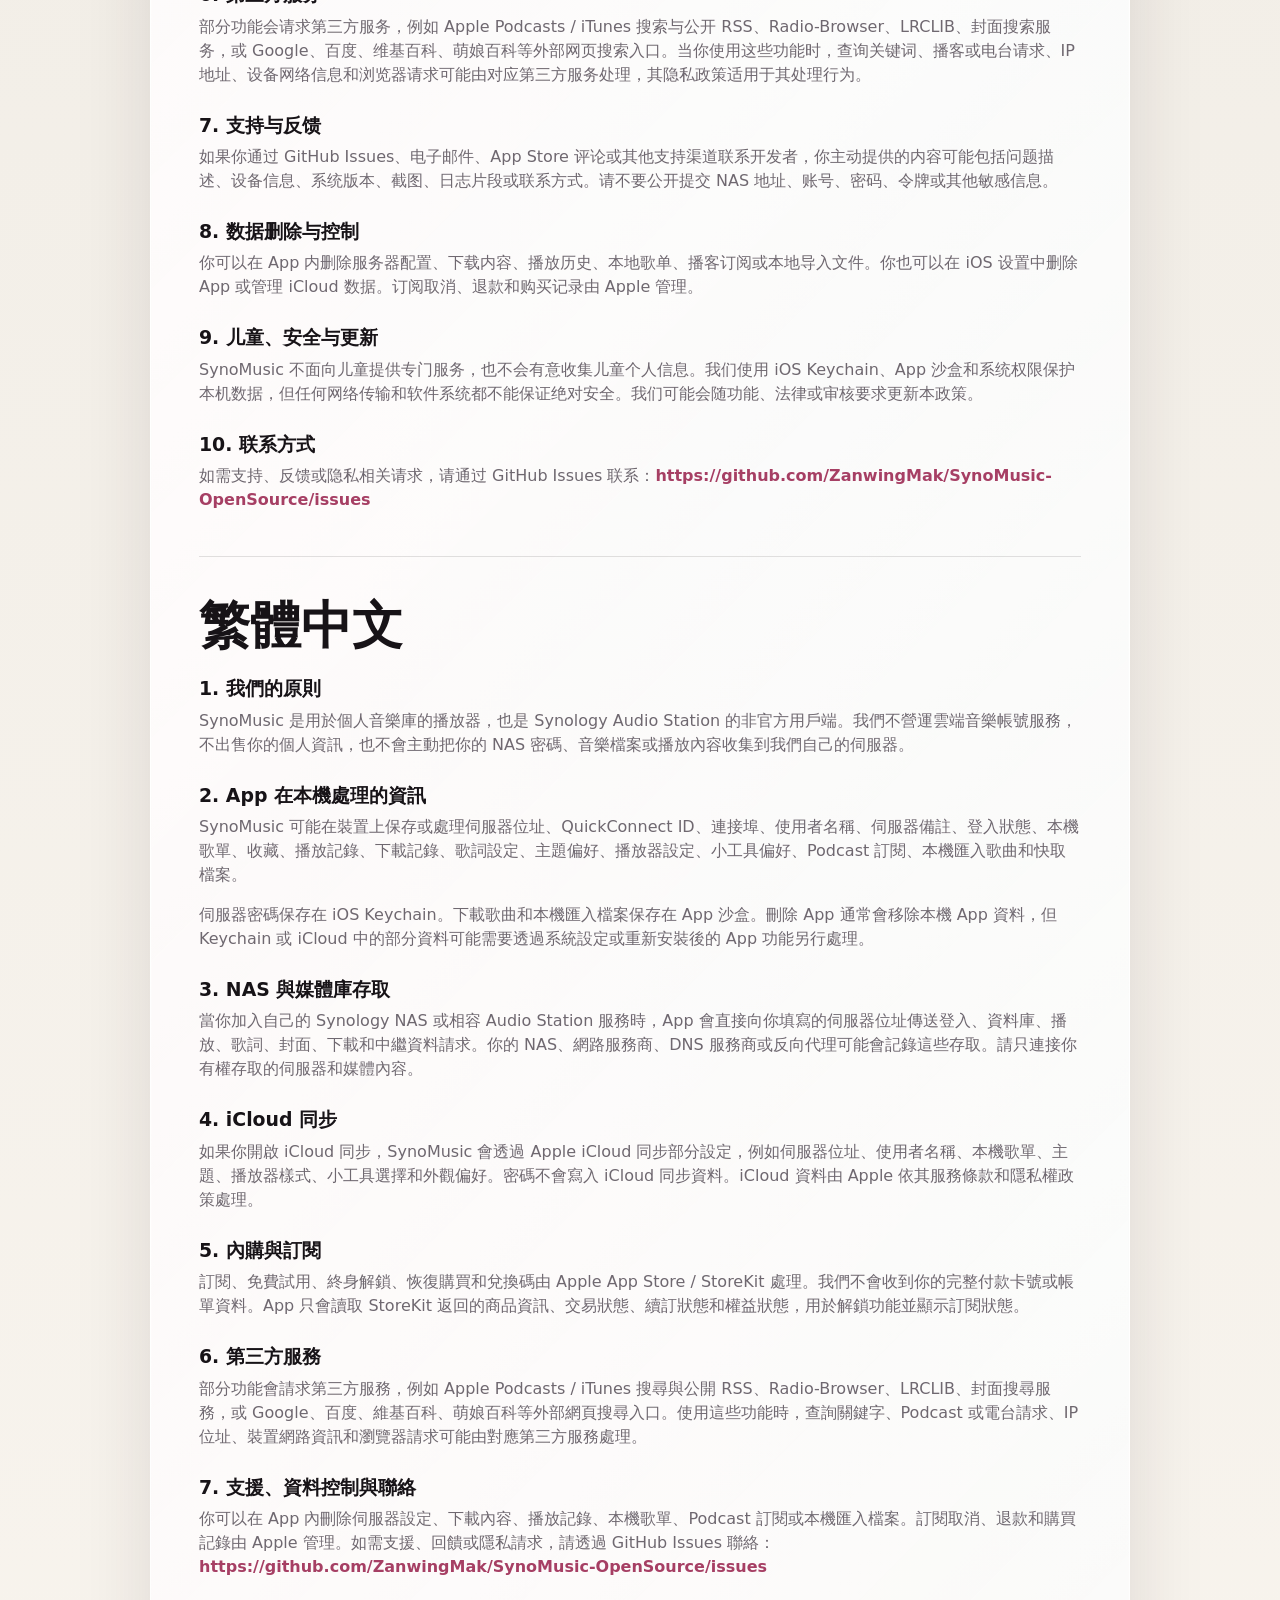
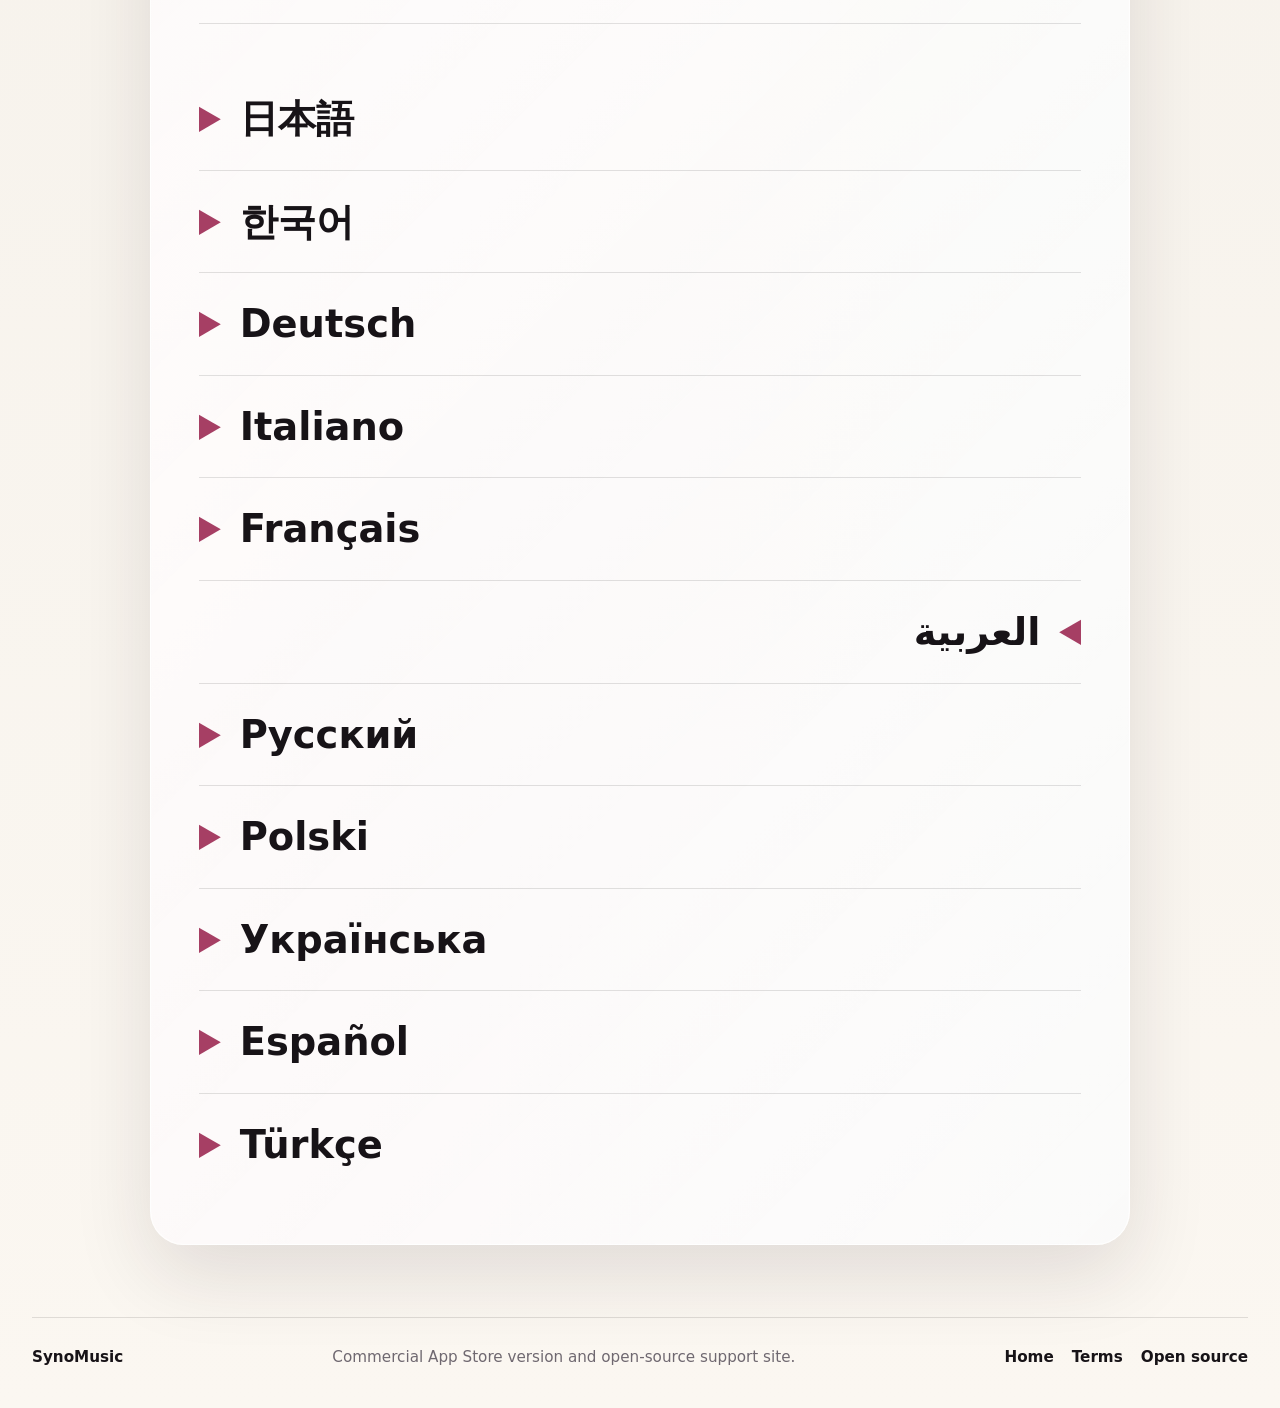
==== commit 93a92724: "Update marketing site and localized legal pages" ====
--- a/docs/privacy.html
+++ b/docs/privacy.html
@@ -4,7 +4,7 @@
   <meta charset="utf-8">
   <meta name="viewport" content="width=device-width, initial-scale=1">
   <meta name="color-scheme" content="light dark">
-  <meta name="description" content="SynoMusic Privacy Policy.">
+  <meta name="description" content="SynoMusic Privacy Policy in multiple languages.">
   <title>Privacy Policy - SynoMusic</title>
   <link rel="icon" href="./assets/images/app-icon-preview.png">
   <link rel="apple-touch-icon" href="./assets/images/app-icon-preview.png">
@@ -19,7 +19,7 @@
       </a>
       <nav class="main-nav" aria-label="Primary">
         <a href="./index.html#features">Features</a>
-        <a href="./index.html#screens">Screens</a>
+        <a href="./index.html#pricing">Full Access</a>
         <a href="./privacy.html" aria-current="page">Privacy</a>
         <a href="./terms.html">Terms</a>
       </nav>
@@ -30,103 +30,220 @@
         <p class="section-kicker">Privacy Policy</p>
         <h1>SynoMusic Privacy Policy</h1>
         <p class="legal-lede">Effective date: June 29, 2026</p>
-        <p class="legal-lede">本隐私政策说明 SynoMusic 如何在 App 内处理你的服务器配置、媒体资料、播放数据、购买状态和第三方服务请求。</p>
+        <p class="legal-lede">This page provides the Privacy Policy in multiple languages. English, Simplified Chinese, and Traditional Chinese are maintained first; other translations are provided for user convenience.</p>
+        <nav class="legal-index" aria-label="Privacy policy languages">
+          <a href="#privacy-en">English</a>
+          <a href="#privacy-zh-hans">简体中文</a>
+          <a href="#privacy-zh-hant">繁體中文</a>
+          <a href="#privacy-ja">日本語</a>
+          <a href="#privacy-ko">한국어</a>
+          <a href="#privacy-de">Deutsch</a>
+          <a href="#privacy-it">Italiano</a>
+          <a href="#privacy-fr">Français</a>
+          <a href="#privacy-ar">العربية</a>
+          <a href="#privacy-ru">Русский</a>
+          <a href="#privacy-pl">Polski</a>
+          <a href="#privacy-uk">Українська</a>
+          <a href="#privacy-es">Español</a>
+          <a href="#privacy-tr">Türkçe</a>
+        </nav>
       </section>
 
       <section class="legal-card" data-reveal>
-        <div class="legal-language">
-          <h2>中文</h2>
-
+        <div id="privacy-en" class="legal-language">
+          <h2>English</h2>
+          <h3>1. Our approach</h3>
+          <p>SynoMusic is a player for your personal music library and an unofficial client for Synology Audio Station. We do not operate a cloud music account service, we do not sell your personal information, and we do not intentionally collect your NAS password, music files, or listening content on servers operated by us.</p>
+          <h3>2. Information processed on your device</h3>
+          <p>SynoMusic may store or process server address, QuickConnect ID, port, username, server label, login state, local playlists, favorites, playback history, download records, lyric settings, theme preferences, player settings, widget preferences, podcast subscriptions, imported local songs, and cached files.</p>
+          <p>Server passwords are stored in the iOS Keychain. Downloaded songs and imported files are stored in the app sandbox. Deleting the app usually removes local app data, but some Keychain or iCloud data may need to be managed through system settings or app features after reinstalling.</p>
+          <h3>3. NAS and media library access</h3>
+          <p>When you add your Synology NAS or a compatible Audio Station service, the app sends login, library, playback, lyrics, artwork, download, and metadata requests directly to the server address you provide. Your NAS, internet provider, DNS provider, or reverse proxy may log those requests. Only connect to servers and media content you are authorized to access.</p>
+          <h3>4. iCloud sync</h3>
+          <p>If you enable iCloud sync, SynoMusic may sync selected configuration through Apple iCloud, such as server addresses, usernames, local playlists, theme, player style, widget choices, and appearance preferences. Passwords are not included in iCloud sync data. iCloud data is handled by Apple under Apple’s terms and privacy policy.</p>
+          <h3>5. Purchases and subscriptions</h3>
+          <p>Subscriptions, free trials, lifetime unlocks, purchase restoration, and offer code redemption are handled by Apple App Store and StoreKit. We do not receive your full payment card number or billing details. The app reads product information, transaction state, renewal state, and entitlement state returned by StoreKit to unlock features and show subscription status.</p>
+          <h3>6. Third-party services</h3>
+          <p>Some features request third-party services, such as Apple Podcasts / iTunes Search and public RSS feeds, Radio-Browser, LRCLIB, artwork lookup providers, or external web search links such as Google, Baidu, Wikipedia, and Moegirlpedia. Query terms, podcast or radio requests, IP address, device network information, and browser requests may be processed by those third parties under their own privacy policies.</p>
+          <h3>7. Support and feedback</h3>
+          <p>If you contact the developer through GitHub Issues, email, App Store reviews, or other support channels, the content you choose to provide may include issue descriptions, device information, system version, screenshots, log snippets, or contact information. Please do not publicly submit NAS addresses, account names, passwords, tokens, or other sensitive information.</p>
+          <h3>8. Data controls</h3>
+          <p>You can delete server profiles, downloads, playback history, local playlists, podcast subscriptions, and local imports in the app. You can also delete the app from iOS settings or manage iCloud data through Apple settings. Subscription cancellation, refunds, and purchase history are managed by Apple.</p>
+          <h3>9. Children, security, and updates</h3>
+          <p>SynoMusic is not directed to children and does not knowingly collect personal information from children. We use iOS Keychain, the app sandbox, and system permissions to protect local data, but no network transmission or software system can be guaranteed to be absolutely secure. We may update this policy as features, laws, or review requirements change.</p>
+          <h3>10. Contact</h3>
+          <p>For support, feedback, or privacy requests, contact us through GitHub Issues: <a href="https://github.com/ZanwingMak/SynoMusic-OpenSource/issues">https://github.com/ZanwingMak/SynoMusic-OpenSource/issues</a></p>
+        </div>
+
+        <hr class="legal-divider">
+
+        <div id="privacy-zh-hans" class="legal-language">
+          <h2>简体中文</h2>
           <h3>1. 我们的原则</h3>
-          <p>SynoMusic 是一个用于个人音乐库的播放器。我们不运营云端音乐账号服务，不出售你的个人信息，也不会主动收集你的 NAS 密码、音乐文件或播放内容到我们自己的服务器。</p>
-
-          <h3>2. App 会在本机处理的信息</h3>
-          <p>为了提供功能，SynoMusic 可能会在你的设备上保存或处理以下信息：服务器地址、QuickConnect ID、端口、用户名、服务器备注、登录状态、本地歌单、收藏、播放历史、下载记录、歌词设置、主题偏好、播放器设置、播客订阅、本地导入歌曲以及缓存文件。</p>
-          <p>服务器密码保存在 iOS Keychain 中。下载歌曲和本地导入文件保存在 App 沙盒中。删除 App 通常会移除本机 App 数据，但 Keychain 或 iCloud 中的部分数据可能需要通过系统设置或重新安装后的 App 功能单独处理。</p>
-
+          <p>SynoMusic 是用于个人音乐库的播放器，也是 Synology Audio Station 的非官方客户端。我们不运营云端音乐账号服务，不出售你的个人信息，也不会主动把你的 NAS 密码、音乐文件或播放内容收集到我们自己的服务器。</p>
+          <h3>2. App 在本机处理的信息</h3>
+          <p>为了提供功能，SynoMusic 可能会在设备上保存或处理服务器地址、QuickConnect ID、端口、用户名、服务器备注、登录状态、本地歌单、收藏、播放历史、下载记录、歌词设置、主题偏好、播放器设置、小组件偏好、播客订阅、本地导入歌曲和缓存文件。</p>
+          <p>服务器密码保存在 iOS Keychain。下载歌曲和本地导入文件保存在 App 沙盒。删除 App 通常会移除本机 App 数据，但 Keychain 或 iCloud 中的部分数据可能需要通过系统设置或重新安装后的 App 功能单独处理。</p>
           <h3>3. NAS 与媒体库访问</h3>
-          <p>当你添加自己的 Synology NAS 或兼容 Audio Station 服务时，App 会直接向你填写的服务器地址发送登录、资料库、播放、歌词、封面、下载等请求。你的 NAS、网络服务商或反向代理可能会记录这些访问。请只连接你有权访问的服务器和媒体内容。</p>
-
+          <p>当你添加自己的 Synology NAS 或兼容 Audio Station 服务时，App 会直接向你填写的服务器地址发送登录、资料库、播放、歌词、封面、下载和元数据请求。你的 NAS、网络服务商、DNS 服务商或反向代理可能会记录这些访问。请只连接你有权访问的服务器和媒体内容。</p>
           <h3>4. iCloud 同步</h3>
-          <p>如果你开启 iCloud 同步，SynoMusic 会通过 Apple iCloud 同步部分配置，例如服务器地址、用户名、本地歌单、主题和外观偏好。密码不会写入 iCloud 同步数据。iCloud 数据由 Apple 按其服务条款和隐私政策处理。</p>
-
+          <p>如果你开启 iCloud 同步，SynoMusic 会通过 Apple iCloud 同步部分配置，例如服务器地址、用户名、本地歌单、主题、播放器样式、小组件选择和外观偏好。密码不会写入 iCloud 同步数据。iCloud 数据由 Apple 按其服务条款和隐私政策处理。</p>
           <h3>5. 内购与订阅</h3>
-          <p>SynoMusic 的订阅、试用、终身解锁、恢复购买和兑换由 Apple App Store / StoreKit 处理。我们不会收到你的完整支付卡号或账单资料。App 只会读取 StoreKit 返回的商品信息、购买状态和权益状态，用于解锁相应功能。</p>
-
+          <p>订阅、免费试用、终身解锁、恢复购买和兑换码由 Apple App Store / StoreKit 处理。我们不会收到你的完整支付卡号或账单资料。App 只会读取 StoreKit 返回的商品信息、交易状态、续订状态和权益状态，用于解锁功能并显示订阅状态。</p>
           <h3>6. 第三方服务</h3>
-          <p>部分功能会请求第三方服务，例如 Apple Podcasts / iTunes 搜索和公开 RSS、Radio-Browser、LRCLIB、封面搜索或外部网页搜索入口（如 Google、百度、维基百科、萌娘百科）。当你使用这些功能时，查询关键词、播客或电台请求、IP 地址和设备网络信息可能由对应第三方服务处理。第三方服务的隐私政策适用于其处理行为。</p>
-
+          <p>部分功能会请求第三方服务，例如 Apple Podcasts / iTunes 搜索与公开 RSS、Radio-Browser、LRCLIB、封面搜索服务，或 Google、百度、维基百科、萌娘百科等外部网页搜索入口。当你使用这些功能时，查询关键词、播客或电台请求、IP 地址、设备网络信息和浏览器请求可能由对应第三方服务处理，其隐私政策适用于其处理行为。</p>
           <h3>7. 支持与反馈</h3>
-          <p>如果你通过 GitHub Issues、电子邮件或 App Store 评论联系开发者，你主动提供的内容可能包括问题描述、设备信息、系统版本、截图、日志片段或联系方式。请不要公开提交 NAS 地址、账号、密码、令牌或其他敏感信息。</p>
-
+          <p>如果你通过 GitHub Issues、电子邮件、App Store 评论或其他支持渠道联系开发者，你主动提供的内容可能包括问题描述、设备信息、系统版本、截图、日志片段或联系方式。请不要公开提交 NAS 地址、账号、密码、令牌或其他敏感信息。</p>
           <h3>8. 数据删除与控制</h3>
           <p>你可以在 App 内删除服务器配置、下载内容、播放历史、本地歌单、播客订阅或本地导入文件。你也可以在 iOS 设置中删除 App 或管理 iCloud 数据。订阅取消、退款和购买记录由 Apple 管理。</p>
-
-          <h3>9. 儿童隐私</h3>
-          <p>SynoMusic 不面向儿童提供专门服务，也不会有意收集儿童个人信息。如果你认为儿童向我们提供了个人信息，请通过支持入口联系。</p>
-
-          <h3>10. 安全</h3>
-          <p>我们使用 iOS Keychain、App 沙盒和系统权限来保护本机数据。但任何网络传输和软件系统都不可能保证绝对安全。请使用可信网络、HTTPS、强密码和必要的 NAS 安全设置。</p>
-
-          <h3>11. 政策更新</h3>
-          <p>我们可能会随功能、法律或审核要求更新本政策。更新后的版本会发布在本页面，并调整生效日期。</p>
-
-          <h3>12. 联系方式</h3>
+          <h3>9. 儿童、安全与更新</h3>
+          <p>SynoMusic 不面向儿童提供专门服务，也不会有意收集儿童个人信息。我们使用 iOS Keychain、App 沙盒和系统权限保护本机数据，但任何网络传输和软件系统都不能保证绝对安全。我们可能会随功能、法律或审核要求更新本政策。</p>
+          <h3>10. 联系方式</h3>
           <p>如需支持、反馈或隐私相关请求，请通过 GitHub Issues 联系：<a href="https://github.com/ZanwingMak/SynoMusic-OpenSource/issues">https://github.com/ZanwingMak/SynoMusic-OpenSource/issues</a></p>
         </div>
 
         <hr class="legal-divider">
 
-        <div class="legal-language">
-          <h2>English</h2>
-
-          <h3>1. Our approach</h3>
-          <p>SynoMusic is a player for your personal music library. We do not operate a cloud music account service, we do not sell your personal information, and we do not intentionally collect your NAS password, music files, or listening content on servers operated by us.</p>
-
-          <h3>2. Information processed on your device</h3>
-          <p>To provide app features, SynoMusic may store or process the following information on your device: server address, QuickConnect ID, port, username, server label, login state, local playlists, favorites, playback history, download records, lyric settings, theme preferences, player settings, podcast subscriptions, local imported songs, and cached files.</p>
-          <p>Server passwords are stored in the iOS Keychain. Downloaded songs and local imports are stored in the app sandbox. Deleting the app usually removes local app data, but some Keychain or iCloud data may need to be managed through system settings or app features after reinstalling.</p>
-
-          <h3>3. NAS and media library access</h3>
-          <p>When you add your own Synology NAS or compatible Audio Station service, the app sends login, library, playback, lyrics, artwork, and download requests directly to the server address you provide. Your NAS, internet provider, or reverse proxy may log those requests. Only connect to servers and media content you are authorized to access.</p>
-
-          <h3>4. iCloud sync</h3>
-          <p>If you enable iCloud sync, SynoMusic may sync selected configuration through Apple iCloud, such as server addresses, usernames, local playlists, theme, and appearance preferences. Passwords are not included in iCloud sync data. iCloud data is handled by Apple under Apple’s terms and privacy policy.</p>
-
-          <h3>5. In-app purchases and subscriptions</h3>
-          <p>Subscriptions, trials, lifetime unlocks, purchase restoration, and offer code redemption are handled by Apple App Store / StoreKit. We do not receive your full payment card number or billing details. The app only reads product information, purchase state, and entitlement state returned by StoreKit to unlock app features.</p>
-
-          <h3>6. Third-party services</h3>
-          <p>Some features request third-party services, such as Apple Podcasts / iTunes Search and public RSS feeds, Radio-Browser, LRCLIB, artwork lookup, or external web search links such as Google, Baidu, Wikipedia, and Moegirlpedia. When you use these features, query terms, podcast or radio requests, IP address, and device network information may be processed by those third-party services. Their own privacy policies apply.</p>
-
-          <h3>7. Support and feedback</h3>
-          <p>If you contact the developer through GitHub Issues, email, or App Store reviews, the content you choose to provide may include issue descriptions, device information, system version, screenshots, log snippets, or contact information. Please do not publicly submit NAS addresses, account names, passwords, tokens, or other sensitive information.</p>
-
-          <h3>8. Data deletion and controls</h3>
-          <p>You can delete server profiles, downloads, playback history, local playlists, podcast subscriptions, and local imports in the app. You can also delete the app from iOS settings or manage iCloud data through Apple settings. Subscription cancellation, refunds, and purchase history are managed by Apple.</p>
-
-          <h3>9. Children’s privacy</h3>
-          <p>SynoMusic is not directed to children and does not knowingly collect personal information from children. If you believe a child has provided personal information to us, please contact us through the support link.</p>
-
-          <h3>10. Security</h3>
-          <p>We use iOS Keychain, the app sandbox, and system permissions to protect local data. However, no network transmission or software system can be guaranteed to be absolutely secure. Please use trusted networks, HTTPS, strong passwords, and appropriate NAS security settings.</p>
-
-          <h3>11. Changes</h3>
-          <p>We may update this policy as features, laws, or review requirements change. Updated versions will be posted on this page with a revised effective date.</p>
-
-          <h3>12. Contact</h3>
-          <p>For support, feedback, or privacy requests, please contact us through GitHub Issues: <a href="https://github.com/ZanwingMak/SynoMusic-OpenSource/issues">https://github.com/ZanwingMak/SynoMusic-OpenSource/issues</a></p>
+        <div id="privacy-zh-hant" class="legal-language">
+          <h2>繁體中文</h2>
+          <h3>1. 我們的原則</h3>
+          <p>SynoMusic 是用於個人音樂庫的播放器，也是 Synology Audio Station 的非官方用戶端。我們不營運雲端音樂帳號服務，不出售你的個人資訊，也不會主動把你的 NAS 密碼、音樂檔案或播放內容收集到我們自己的伺服器。</p>
+          <h3>2. App 在本機處理的資訊</h3>
+          <p>SynoMusic 可能在裝置上保存或處理伺服器位址、QuickConnect ID、連接埠、使用者名稱、伺服器備註、登入狀態、本機歌單、收藏、播放記錄、下載記錄、歌詞設定、主題偏好、播放器設定、小工具偏好、Podcast 訂閱、本機匯入歌曲和快取檔案。</p>
+          <p>伺服器密碼保存在 iOS Keychain。下載歌曲和本機匯入檔案保存在 App 沙盒。刪除 App 通常會移除本機 App 資料，但 Keychain 或 iCloud 中的部分資料可能需要透過系統設定或重新安裝後的 App 功能另行處理。</p>
+          <h3>3. NAS 與媒體庫存取</h3>
+          <p>當你加入自己的 Synology NAS 或相容 Audio Station 服務時，App 會直接向你填寫的伺服器位址傳送登入、資料庫、播放、歌詞、封面、下載和中繼資料請求。你的 NAS、網路服務商、DNS 服務商或反向代理可能會記錄這些存取。請只連接你有權存取的伺服器和媒體內容。</p>
+          <h3>4. iCloud 同步</h3>
+          <p>如果你開啟 iCloud 同步，SynoMusic 會透過 Apple iCloud 同步部分設定，例如伺服器位址、使用者名稱、本機歌單、主題、播放器樣式、小工具選擇和外觀偏好。密碼不會寫入 iCloud 同步資料。iCloud 資料由 Apple 依其服務條款和隱私權政策處理。</p>
+          <h3>5. 內購與訂閱</h3>
+          <p>訂閱、免費試用、終身解鎖、恢復購買和兌換碼由 Apple App Store / StoreKit 處理。我們不會收到你的完整付款卡號或帳單資料。App 只會讀取 StoreKit 返回的商品資訊、交易狀態、續訂狀態和權益狀態，用於解鎖功能並顯示訂閱狀態。</p>
+          <h3>6. 第三方服務</h3>
+          <p>部分功能會請求第三方服務，例如 Apple Podcasts / iTunes 搜尋與公開 RSS、Radio-Browser、LRCLIB、封面搜尋服務，或 Google、百度、維基百科、萌娘百科等外部網頁搜尋入口。使用這些功能時，查詢關鍵字、Podcast 或電台請求、IP 位址、裝置網路資訊和瀏覽器請求可能由對應第三方服務處理。</p>
+          <h3>7. 支援、資料控制與聯絡</h3>
+          <p>你可以在 App 內刪除伺服器設定、下載內容、播放記錄、本機歌單、Podcast 訂閱或本機匯入檔案。訂閱取消、退款和購買記錄由 Apple 管理。如需支援、回饋或隱私請求，請透過 GitHub Issues 聯絡：<a href="https://github.com/ZanwingMak/SynoMusic-OpenSource/issues">https://github.com/ZanwingMak/SynoMusic-OpenSource/issues</a></p>
         </div>
+
+        <hr class="legal-divider">
+
+        <details id="privacy-ja" class="legal-language legal-details">
+          <summary>日本語</summary>
+          <p>SynoMusic は個人の音楽ライブラリ用プレーヤーであり、Synology Audio Station の非公式クライアントです。当方はクラウド音楽アカウントサービスを運営せず、個人情報を販売せず、NAS のパスワード、音楽ファイル、再生内容を当方のサーバーへ意図的に収集しません。</p>
+          <p>アプリは、サーバーアドレス、QuickConnect ID、ポート、ユーザー名、ログイン状態、ローカルプレイリスト、お気に入り、再生履歴、ダウンロード記録、歌詞設定、テーマ、プレーヤー設定、ウィジェット設定、ポッドキャスト購読、ローカルインポート、キャッシュを端末上で処理する場合があります。パスワードは iOS Keychain に保存されます。</p>
+          <p>NAS へ追加したサーバーに対し、ログイン、ライブラリ、再生、歌詞、アートワーク、ダウンロード、メタデータのリクエストを直接送信します。iCloud 同期を有効にした場合、一部設定が Apple iCloud で同期されますが、パスワードは含まれません。</p>
+          <p>購入、無料トライアル、サブスクリプション、永久アンロック、復元、コード利用は Apple App Store / StoreKit により処理されます。完全な支払いカード情報は当方に提供されません。</p>
+          <p>Apple Podcasts / iTunes Search、公開 RSS、Radio-Browser、LRCLIB、アートワーク検索、Google、Baidu、Wikipedia、Moegirlpedia など第三者サービスを利用する場合、検索語、IP アドレス、ネットワーク情報が各第三者により処理されることがあります。</p>
+          <p>サポートやプライバシーに関する連絡は GitHub Issues までお願いします：<a href="https://github.com/ZanwingMak/SynoMusic-OpenSource/issues">https://github.com/ZanwingMak/SynoMusic-OpenSource/issues</a></p>
+        </details>
+
+        <details id="privacy-ko" class="legal-language legal-details">
+          <summary>한국어</summary>
+          <p>SynoMusic은 개인 음악 라이브러리를 위한 플레이어이며 Synology Audio Station의 비공식 클라이언트입니다. 당사는 클라우드 음악 계정 서비스를 운영하지 않고, 개인정보를 판매하지 않으며, NAS 비밀번호, 음악 파일 또는 청취 내용을 당사 서버로 의도적으로 수집하지 않습니다.</p>
+          <p>앱은 서버 주소, QuickConnect ID, 포트, 사용자 이름, 로그인 상태, 로컬 플레이리스트, 즐겨찾기, 재생 기록, 다운로드 기록, 가사 설정, 테마, 플레이어 설정, 위젯 설정, 팟캐스트 구독, 로컬 가져오기 및 캐시를 기기에서 처리할 수 있습니다. 비밀번호는 iOS Keychain에 저장됩니다.</p>
+          <p>사용자가 추가한 NAS 또는 호환 Audio Station 서비스로 로그인, 라이브러리, 재생, 가사, 아트워크, 다운로드 및 메타데이터 요청이 직접 전송됩니다. iCloud 동기화를 켜면 일부 설정이 Apple iCloud를 통해 동기화되지만 비밀번호는 포함되지 않습니다.</p>
+          <p>구매, 무료 체험, 구독, 평생 잠금 해제, 구매 복원 및 코드 사용은 Apple App Store / StoreKit에서 처리됩니다. 당사는 전체 결제 카드 정보나 청구 정보를 받지 않습니다.</p>
+          <p>Apple Podcasts / iTunes Search, 공개 RSS, Radio-Browser, LRCLIB, 아트워크 검색, Google, Baidu, Wikipedia, Moegirlpedia 등 제3자 서비스를 사용할 때 검색어, IP 주소 및 네트워크 정보가 해당 제3자에 의해 처리될 수 있습니다.</p>
+          <p>지원 또는 개인정보 요청은 GitHub Issues로 연락해 주세요: <a href="https://github.com/ZanwingMak/SynoMusic-OpenSource/issues">https://github.com/ZanwingMak/SynoMusic-OpenSource/issues</a></p>
+        </details>
+
+        <details id="privacy-de" class="legal-language legal-details">
+          <summary>Deutsch</summary>
+          <p>SynoMusic ist ein Player für deine persönliche Musikbibliothek und ein inoffizieller Client für Synology Audio Station. Wir betreiben keinen Cloud-Musikdienst, verkaufen keine personenbezogenen Daten und sammeln NAS-Passwörter, Musikdateien oder Hörinhalte nicht absichtlich auf eigenen Servern.</p>
+          <p>Die App kann Serveradresse, QuickConnect ID, Port, Benutzername, Anmeldestatus, lokale Playlists, Favoriten, Wiedergabeverlauf, Downloads, Liedtexteinstellungen, Design, Player- und Widget-Einstellungen, Podcast-Abos, lokale Importe und Cachedateien auf dem Gerät verarbeiten. Passwörter werden im iOS Keychain gespeichert.</p>
+          <p>Beim Hinzufügen eines NAS sendet die App Anmelde-, Bibliotheks-, Wiedergabe-, Liedtext-, Cover-, Download- und Metadatenanfragen direkt an die angegebene Serveradresse. Bei iCloud-Sync werden ausgewählte Einstellungen über Apple iCloud synchronisiert, jedoch keine Passwörter.</p>
+          <p>Käufe, Testphasen, Abonnements, Lifetime-Freischaltung, Wiederherstellung und Code-Einlösung werden durch Apple App Store / StoreKit verarbeitet. Wir erhalten keine vollständigen Zahlungs- oder Rechnungsdaten.</p>
+          <p>Bei Nutzung von Apple Podcasts / iTunes Search, öffentlichen RSS-Feeds, Radio-Browser, LRCLIB, Cover-Suche oder externen Suchlinks können Suchbegriffe, IP-Adresse und Netzwerkinformationen durch diese Drittanbieter verarbeitet werden.</p>
+          <p>Support- und Datenschutzanfragen bitte über GitHub Issues: <a href="https://github.com/ZanwingMak/SynoMusic-OpenSource/issues">https://github.com/ZanwingMak/SynoMusic-OpenSource/issues</a></p>
+        </details>
+
+        <details id="privacy-it" class="legal-language legal-details">
+          <summary>Italiano</summary>
+          <p>SynoMusic è un lettore per la tua libreria musicale personale e un client non ufficiale per Synology Audio Station. Non gestiamo un servizio musicale cloud, non vendiamo informazioni personali e non raccogliamo intenzionalmente password NAS, file musicali o contenuti di ascolto sui nostri server.</p>
+          <p>L'app può trattare sul dispositivo indirizzo server, QuickConnect ID, porta, nome utente, stato di accesso, playlist locali, preferiti, cronologia, download, impostazioni testi, tema, impostazioni player e widget, podcast, importazioni locali e cache. Le password sono salvate in iOS Keychain.</p>
+          <p>Quando aggiungi un NAS, l'app invia richieste di accesso, libreria, riproduzione, testi, copertine, download e metadati direttamente al server indicato. Con iCloud Sync, alcune impostazioni possono essere sincronizzate tramite Apple iCloud, ma non le password.</p>
+          <p>Acquisti, prove gratuite, abbonamenti, sblocco a vita, ripristino acquisti e codici offerta sono gestiti da Apple App Store / StoreKit. Non riceviamo il numero completo della carta o i dati di fatturazione.</p>
+          <p>Servizi di terze parti come Apple Podcasts / iTunes Search, RSS pubblici, Radio-Browser, LRCLIB, ricerca copertine, Google, Baidu, Wikipedia o Moegirlpedia possono trattare termini di ricerca, IP e informazioni di rete secondo le proprie policy.</p>
+          <p>Per supporto o richieste privacy: <a href="https://github.com/ZanwingMak/SynoMusic-OpenSource/issues">https://github.com/ZanwingMak/SynoMusic-OpenSource/issues</a></p>
+        </details>
+
+        <details id="privacy-fr" class="legal-language legal-details">
+          <summary>Français</summary>
+          <p>SynoMusic est un lecteur pour votre bibliothèque musicale personnelle et un client non officiel pour Synology Audio Station. Nous n'exploitons pas de service musical cloud, ne vendons pas vos informations personnelles et ne collectons pas volontairement votre mot de passe NAS, vos fichiers musicaux ou votre écoute sur nos serveurs.</p>
+          <p>L'app peut traiter sur l'appareil l'adresse du serveur, QuickConnect ID, port, nom d'utilisateur, état de connexion, playlists locales, favoris, historique, téléchargements, réglages de paroles, thème, préférences du lecteur et widgets, abonnements podcasts, imports locaux et cache. Les mots de passe sont stockés dans iOS Keychain.</p>
+          <p>Lorsque vous ajoutez un NAS, l'app envoie directement des requêtes de connexion, bibliothèque, lecture, paroles, jaquettes, téléchargement et métadonnées au serveur fourni. Si iCloud Sync est activé, certaines préférences peuvent être synchronisées via Apple iCloud, sans les mots de passe.</p>
+          <p>Achats, essais gratuits, abonnements, déverrouillage à vie, restauration et codes sont traités par Apple App Store / StoreKit. Nous ne recevons pas votre numéro complet de carte ou vos informations de facturation.</p>
+          <p>Des services tiers comme Apple Podcasts / iTunes Search, RSS publics, Radio-Browser, LRCLIB, recherche de jaquettes, Google, Baidu, Wikipedia ou Moegirlpedia peuvent traiter les termes de recherche, l'adresse IP et les informations réseau selon leurs propres politiques.</p>
+          <p>Pour le support ou les demandes de confidentialité : <a href="https://github.com/ZanwingMak/SynoMusic-OpenSource/issues">https://github.com/ZanwingMak/SynoMusic-OpenSource/issues</a></p>
+        </details>
+
+        <details id="privacy-ar" class="legal-language legal-details" dir="rtl">
+          <summary>العربية</summary>
+          <p>SynoMusic هو مشغل لمكتبتك الموسيقية الشخصية وعميل غير رسمي لخدمة Synology Audio Station. نحن لا ندير خدمة موسيقى سحابية، ولا نبيع معلوماتك الشخصية، ولا نجمع عمدا كلمة مرور NAS أو ملفاتك الموسيقية أو محتوى الاستماع على خوادمنا.</p>
+          <p>قد يعالج التطبيق على جهازك عنوان الخادم، QuickConnect ID، المنفذ، اسم المستخدم، حالة تسجيل الدخول، قوائم التشغيل المحلية، المفضلة، سجل التشغيل، التنزيلات، إعدادات الكلمات، السمة، إعدادات المشغل والودجت، اشتراكات البودكاست، الملفات المحلية وملفات التخزين المؤقت. تحفظ كلمات المرور في iOS Keychain.</p>
+          <p>عند إضافة NAS، يرسل التطبيق طلبات تسجيل الدخول والمكتبة والتشغيل والكلمات والغلاف والتنزيل والبيانات الوصفية مباشرة إلى الخادم الذي تحدده. إذا فعّلت iCloud Sync فقد تتم مزامنة بعض الإعدادات عبر Apple iCloud، ولا تتضمن كلمات المرور.</p>
+          <p>تتم معالجة المشتريات والتجارب المجانية والاشتراكات وفتح القفل مدى الحياة واستعادة المشتريات وأكواد العروض بواسطة Apple App Store / StoreKit. لا نتلقى رقم بطاقة الدفع الكامل أو بيانات الفوترة.</p>
+          <p>قد تعالج خدمات خارجية مثل Apple Podcasts / iTunes Search وRSS العامة وRadio-Browser وLRCLIB وبحث الأغلفة وGoogle وBaidu وWikipedia وMoegirlpedia كلمات البحث وعنوان IP ومعلومات الشبكة وفقا لسياساتها.</p>
+          <p>للدعم أو طلبات الخصوصية: <a href="https://github.com/ZanwingMak/SynoMusic-OpenSource/issues">https://github.com/ZanwingMak/SynoMusic-OpenSource/issues</a></p>
+        </details>
+
+        <details id="privacy-ru" class="legal-language legal-details">
+          <summary>Русский</summary>
+          <p>SynoMusic — это проигрыватель для вашей личной музыкальной библиотеки и неофициальный клиент Synology Audio Station. Мы не предоставляем облачный музыкальный аккаунт, не продаем персональные данные и намеренно не собираем пароль NAS, музыкальные файлы или историю прослушивания на наших серверах.</p>
+          <p>Приложение может обрабатывать на устройстве адрес сервера, QuickConnect ID, порт, имя пользователя, состояние входа, локальные плейлисты, избранное, историю, загрузки, настройки текстов, тему, настройки плеера и виджетов, подписки на подкасты, локальный импорт и кэш. Пароли хранятся в iOS Keychain.</p>
+          <p>При добавлении NAS приложение отправляет запросы входа, библиотеки, воспроизведения, текстов, обложек, загрузки и метаданных напрямую на указанный сервер. При включении iCloud Sync некоторые настройки могут синхронизироваться через Apple iCloud без паролей.</p>
+          <p>Покупки, бесплатные пробные периоды, подписки, пожизненная разблокировка, восстановление покупок и промокоды обрабатываются Apple App Store / StoreKit. Мы не получаем полный номер платежной карты или платежные данные.</p>
+          <p>Сторонние сервисы, включая Apple Podcasts / iTunes Search, публичные RSS, Radio-Browser, LRCLIB, поиск обложек, Google, Baidu, Wikipedia и Moegirlpedia, могут обрабатывать поисковые запросы, IP-адрес и сетевую информацию согласно своим политикам.</p>
+          <p>Поддержка и запросы по конфиденциальности: <a href="https://github.com/ZanwingMak/SynoMusic-OpenSource/issues">https://github.com/ZanwingMak/SynoMusic-OpenSource/issues</a></p>
+        </details>
+
+        <details id="privacy-pl" class="legal-language legal-details">
+          <summary>Polski</summary>
+          <p>SynoMusic to odtwarzacz dla osobistej biblioteki muzycznej i nieoficjalny klient Synology Audio Station. Nie prowadzimy chmurowej usługi muzycznej, nie sprzedajemy danych osobowych i nie zbieramy celowo hasła NAS, plików muzycznych ani treści odsłuchu na naszych serwerach.</p>
+          <p>Aplikacja może przetwarzać na urządzeniu adres serwera, QuickConnect ID, port, nazwę użytkownika, stan logowania, lokalne playlisty, ulubione, historię, pobrania, ustawienia tekstów, motyw, ustawienia odtwarzacza i widżetów, subskrypcje podcastów, import lokalny i pamięć podręczną. Hasła są przechowywane w iOS Keychain.</p>
+          <p>Po dodaniu NAS aplikacja wysyła żądania logowania, biblioteki, odtwarzania, tekstów, okładek, pobierania i metadanych bezpośrednio na wskazany serwer. Przy włączonej synchronizacji iCloud wybrane ustawienia mogą być synchronizowane przez Apple iCloud bez haseł.</p>
+          <p>Zakupy, próby, subskrypcje, odblokowanie dożywotnie, przywracanie zakupów i kody ofertowe obsługuje Apple App Store / StoreKit. Nie otrzymujemy pełnego numeru karty ani danych rozliczeniowych.</p>
+          <p>Usługi zewnętrzne, takie jak Apple Podcasts / iTunes Search, publiczne RSS, Radio-Browser, LRCLIB, wyszukiwanie okładek, Google, Baidu, Wikipedia i Moegirlpedia, mogą przetwarzać zapytania, adres IP i dane sieciowe zgodnie z własnymi politykami.</p>
+          <p>Wsparcie i wnioski dotyczące prywatności: <a href="https://github.com/ZanwingMak/SynoMusic-OpenSource/issues">https://github.com/ZanwingMak/SynoMusic-OpenSource/issues</a></p>
+        </details>
+
+        <details id="privacy-uk" class="legal-language legal-details">
+          <summary>Українська</summary>
+          <p>SynoMusic — це програвач для вашої особистої музичної бібліотеки та неофіційний клієнт Synology Audio Station. Ми не надаємо хмарний музичний акаунт, не продаємо персональні дані та навмисно не збираємо пароль NAS, музичні файли або історію прослуховування на наших серверах.</p>
+          <p>Додаток може обробляти на пристрої адресу сервера, QuickConnect ID, порт, ім'я користувача, стан входу, локальні плейлисти, обране, історію, завантаження, налаштування текстів, тему, налаштування плеєра і віджетів, підписки на подкасти, локальний імпорт і кеш. Паролі зберігаються в iOS Keychain.</p>
+          <p>Після додавання NAS додаток надсилає запити входу, бібліотеки, відтворення, текстів, обкладинок, завантаження і метаданих безпосередньо на вказаний сервер. Якщо ввімкнено iCloud Sync, вибрані налаштування можуть синхронізуватися через Apple iCloud без паролів.</p>
+          <p>Покупки, пробні періоди, підписки, довічне розблокування, відновлення покупок і коди обробляються Apple App Store / StoreKit. Ми не отримуємо повний номер платіжної картки або платіжні дані.</p>
+          <p>Сторонні сервіси, включно з Apple Podcasts / iTunes Search, публічними RSS, Radio-Browser, LRCLIB, пошуком обкладинок, Google, Baidu, Wikipedia і Moegirlpedia, можуть обробляти пошукові запити, IP-адресу і мережеву інформацію згідно зі своїми політиками.</p>
+          <p>Підтримка та запити щодо приватності: <a href="https://github.com/ZanwingMak/SynoMusic-OpenSource/issues">https://github.com/ZanwingMak/SynoMusic-OpenSource/issues</a></p>
+        </details>
+
+        <details id="privacy-es" class="legal-language legal-details">
+          <summary>Español</summary>
+          <p>SynoMusic es un reproductor para tu biblioteca musical personal y un cliente no oficial de Synology Audio Station. No operamos un servicio musical en la nube, no vendemos información personal y no recopilamos intencionalmente la contraseña del NAS, archivos musicales o contenido de escucha en nuestros servidores.</p>
+          <p>La app puede tratar en el dispositivo la dirección del servidor, QuickConnect ID, puerto, usuario, estado de sesión, listas locales, favoritos, historial, descargas, ajustes de letras, tema, ajustes del reproductor y widgets, suscripciones a podcasts, importaciones locales y caché. Las contraseñas se guardan en iOS Keychain.</p>
+          <p>Al añadir un NAS, la app envía solicitudes de inicio de sesión, biblioteca, reproducción, letras, carátulas, descargas y metadatos directamente al servidor indicado. Si activas iCloud Sync, algunos ajustes pueden sincronizarse mediante Apple iCloud sin incluir contraseñas.</p>
+          <p>Compras, pruebas gratuitas, suscripciones, desbloqueo de por vida, restauración y códigos son procesados por Apple App Store / StoreKit. No recibimos el número completo de tarjeta ni datos de facturación.</p>
+          <p>Servicios de terceros como Apple Podcasts / iTunes Search, RSS públicos, Radio-Browser, LRCLIB, búsqueda de carátulas, Google, Baidu, Wikipedia o Moegirlpedia pueden tratar términos de búsqueda, IP e información de red según sus propias políticas.</p>
+          <p>Soporte o solicitudes de privacidad: <a href="https://github.com/ZanwingMak/SynoMusic-OpenSource/issues">https://github.com/ZanwingMak/SynoMusic-OpenSource/issues</a></p>
+        </details>
+
+        <details id="privacy-tr" class="legal-language legal-details">
+          <summary>Türkçe</summary>
+          <p>SynoMusic, kişisel müzik arşiviniz için bir oynatıcı ve Synology Audio Station için resmi olmayan bir istemcidir. Bulut müzik hesabı hizmeti işletmeyiz, kişisel bilgilerinizi satmayız ve NAS parolanızı, müzik dosyalarınızı veya dinleme içeriğinizi kendi sunucularımızda kasıtlı olarak toplamayız.</p>
+          <p>Uygulama cihazınızda sunucu adresi, QuickConnect ID, bağlantı noktası, kullanıcı adı, oturum durumu, yerel listeler, favoriler, geçmiş, indirmeler, söz ayarları, tema, oynatıcı ve widget tercihleri, podcast abonelikleri, yerel içe aktarımlar ve önbellek dosyalarını işleyebilir. Parolalar iOS Keychain içinde saklanır.</p>
+          <p>Bir NAS eklediğinizde uygulama giriş, kitaplık, çalma, şarkı sözü, kapak, indirme ve meta veri isteklerini doğrudan belirttiğiniz sunucuya gönderir. iCloud Sync açıksa seçili ayarlar Apple iCloud üzerinden eşzamanlanabilir, parolalar dahil edilmez.</p>
+          <p>Satın almalar, ücretsiz denemeler, abonelikler, ömür boyu kilit açma, satın alma geri yükleme ve teklif kodları Apple App Store / StoreKit tarafından işlenir. Tam ödeme kartı numaranızı veya fatura bilgilerinizi almayız.</p>
+          <p>Apple Podcasts / iTunes Search, genel RSS, Radio-Browser, LRCLIB, kapak arama, Google, Baidu, Wikipedia ve Moegirlpedia gibi üçüncü taraf hizmetler arama terimlerini, IP adresini ve ağ bilgilerini kendi politikalarına göre işleyebilir.</p>
+          <p>Destek veya gizlilik talepleri: <a href="https://github.com/ZanwingMak/SynoMusic-OpenSource/issues">https://github.com/ZanwingMak/SynoMusic-OpenSource/issues</a></p>
+        </details>
       </section>
     </main>
 
     <footer class="site-footer">
       <span>SynoMusic</span>
-      <span>Unofficial Synology Audio Station client.</span>
+      <span>Commercial App Store version and open-source support site.</span>
       <div class="footer-links">
         <a href="./index.html">Home</a>
         <a href="./terms.html">Terms</a>
-        <a href="https://github.com/ZanwingMak/SynoMusic-OpenSource">GitHub</a>
+        <a href="https://github.com/ZanwingMak/SynoMusic-OpenSource">Open source</a>
       </div>
     </footer>
   </div>
--- a/docs/assets/styles.css
+++ b/docs/assets/styles.css
@@ -598,6 +598,65 @@
   align-items: center;
 }
 
+.pricing-section {
+  border-top: 1px solid var(--line);
+  border-bottom: 1px solid var(--line);
+}
+
+.pricing-grid {
+  display: grid;
+  grid-template-columns: repeat(3, minmax(0, 1fr));
+  gap: 16px;
+}
+
+.pricing-card {
+  display: grid;
+  gap: 12px;
+  min-height: 210px;
+  padding: clamp(22px, 4vw, 34px);
+  border: 1px solid rgba(255, 255, 255, 0.74);
+  border-radius: var(--radius-lg);
+  background:
+    linear-gradient(135deg, rgba(255, 255, 255, 0.9), rgba(255, 255, 255, 0.66)),
+    linear-gradient(90deg, rgba(214, 95, 136, 0.1), rgba(106, 155, 204, 0.08));
+  box-shadow: 0 22px 58px rgba(38, 24, 32, 0.1), inset 0 1px 0 rgba(255, 255, 255, 0.9);
+}
+
+.pricing-card.highlighted {
+  background:
+    linear-gradient(145deg, rgba(255, 255, 255, 0.1), transparent 30%),
+    linear-gradient(135deg, var(--night) 0%, var(--night-2) 58%, #4b2636 100%);
+  color: #fff;
+  box-shadow: 0 34px 82px rgba(38, 24, 32, 0.22);
+}
+
+.pricing-card span {
+  color: var(--accent-dark);
+  font-size: 0.82rem;
+  font-weight: 900;
+  letter-spacing: 0.08em;
+  text-transform: uppercase;
+}
+
+.pricing-card.highlighted span {
+  color: #f1a3bf;
+}
+
+.pricing-card strong {
+  font-family: var(--font-display);
+  font-size: clamp(1.6rem, 3vw, 2.2rem);
+  line-height: 1.02;
+}
+
+.pricing-card p {
+  margin: 0;
+  color: var(--muted);
+}
+
+.pricing-card.highlighted p {
+  color: rgba(255, 255, 255, 0.72);
+}
+
 .state-board {
   display: grid;
   gap: 12px;
@@ -726,6 +785,29 @@
   font-size: 1.06rem;
 }
 
+.legal-index {
+  display: flex;
+  flex-wrap: wrap;
+  gap: 10px;
+  margin-top: 28px;
+}
+
+.legal-index a {
+  padding: 9px 12px;
+  border: 1px solid var(--line);
+  border-radius: 999px;
+  background: rgba(255, 255, 255, 0.62);
+  color: var(--ink);
+  font-size: 0.9rem;
+  font-weight: 800;
+  transition: transform 180ms ease, background 180ms ease;
+}
+
+.legal-index a:hover {
+  transform: translateY(-1px);
+  background: rgba(255, 255, 255, 0.88);
+}
+
 .legal-card {
   padding: clamp(24px, 5vw, 48px);
   border: 1px solid rgba(255, 255, 255, 0.74);
@@ -758,6 +840,35 @@
   overflow-wrap: anywhere;
 }
 
+.legal-language[dir="rtl"] {
+  text-align: right;
+}
+
+.legal-details {
+  padding: 22px 0;
+  border-top: 1px solid var(--line);
+}
+
+.legal-details:first-of-type {
+  border-top: 0;
+}
+
+.legal-details summary {
+  cursor: pointer;
+  color: var(--ink);
+  font-family: var(--font-display);
+  font-size: clamp(1.5rem, 4vw, 2.4rem);
+  font-weight: 850;
+}
+
+.legal-details summary::marker {
+  color: var(--accent-dark);
+}
+
+.legal-details p:first-of-type {
+  margin-top: 22px;
+}
+
 .legal-divider {
   height: 1px;
   margin: 44px 0;
@@ -862,7 +973,8 @@
   }
 
   .features,
-  .screen-rail {
+  .screen-rail,
+  .pricing-grid {
     grid-template-columns: repeat(2, minmax(0, 1fr));
   }
 
@@ -947,7 +1059,8 @@
   }
 
   .features,
-  .screen-rail {
+  .screen-rail,
+  .pricing-grid {
     grid-template-columns: 1fr;
   }
 
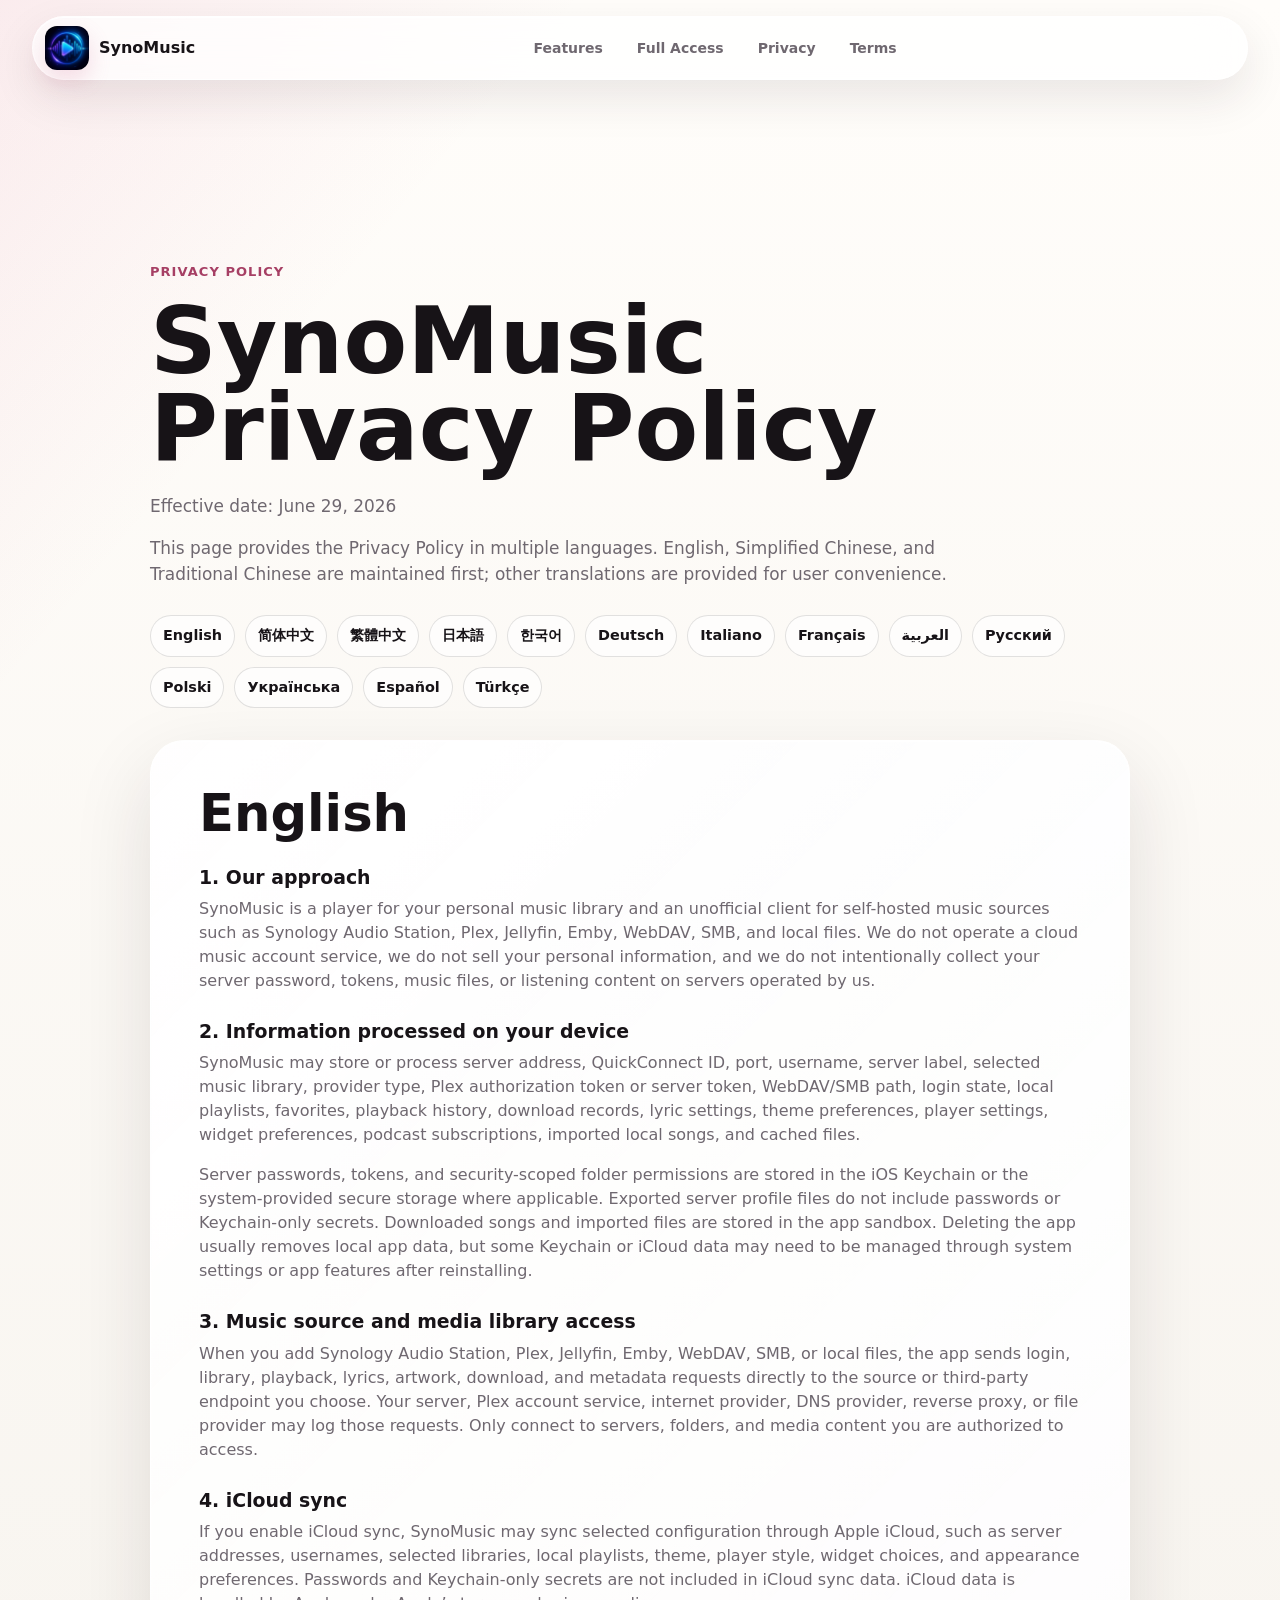
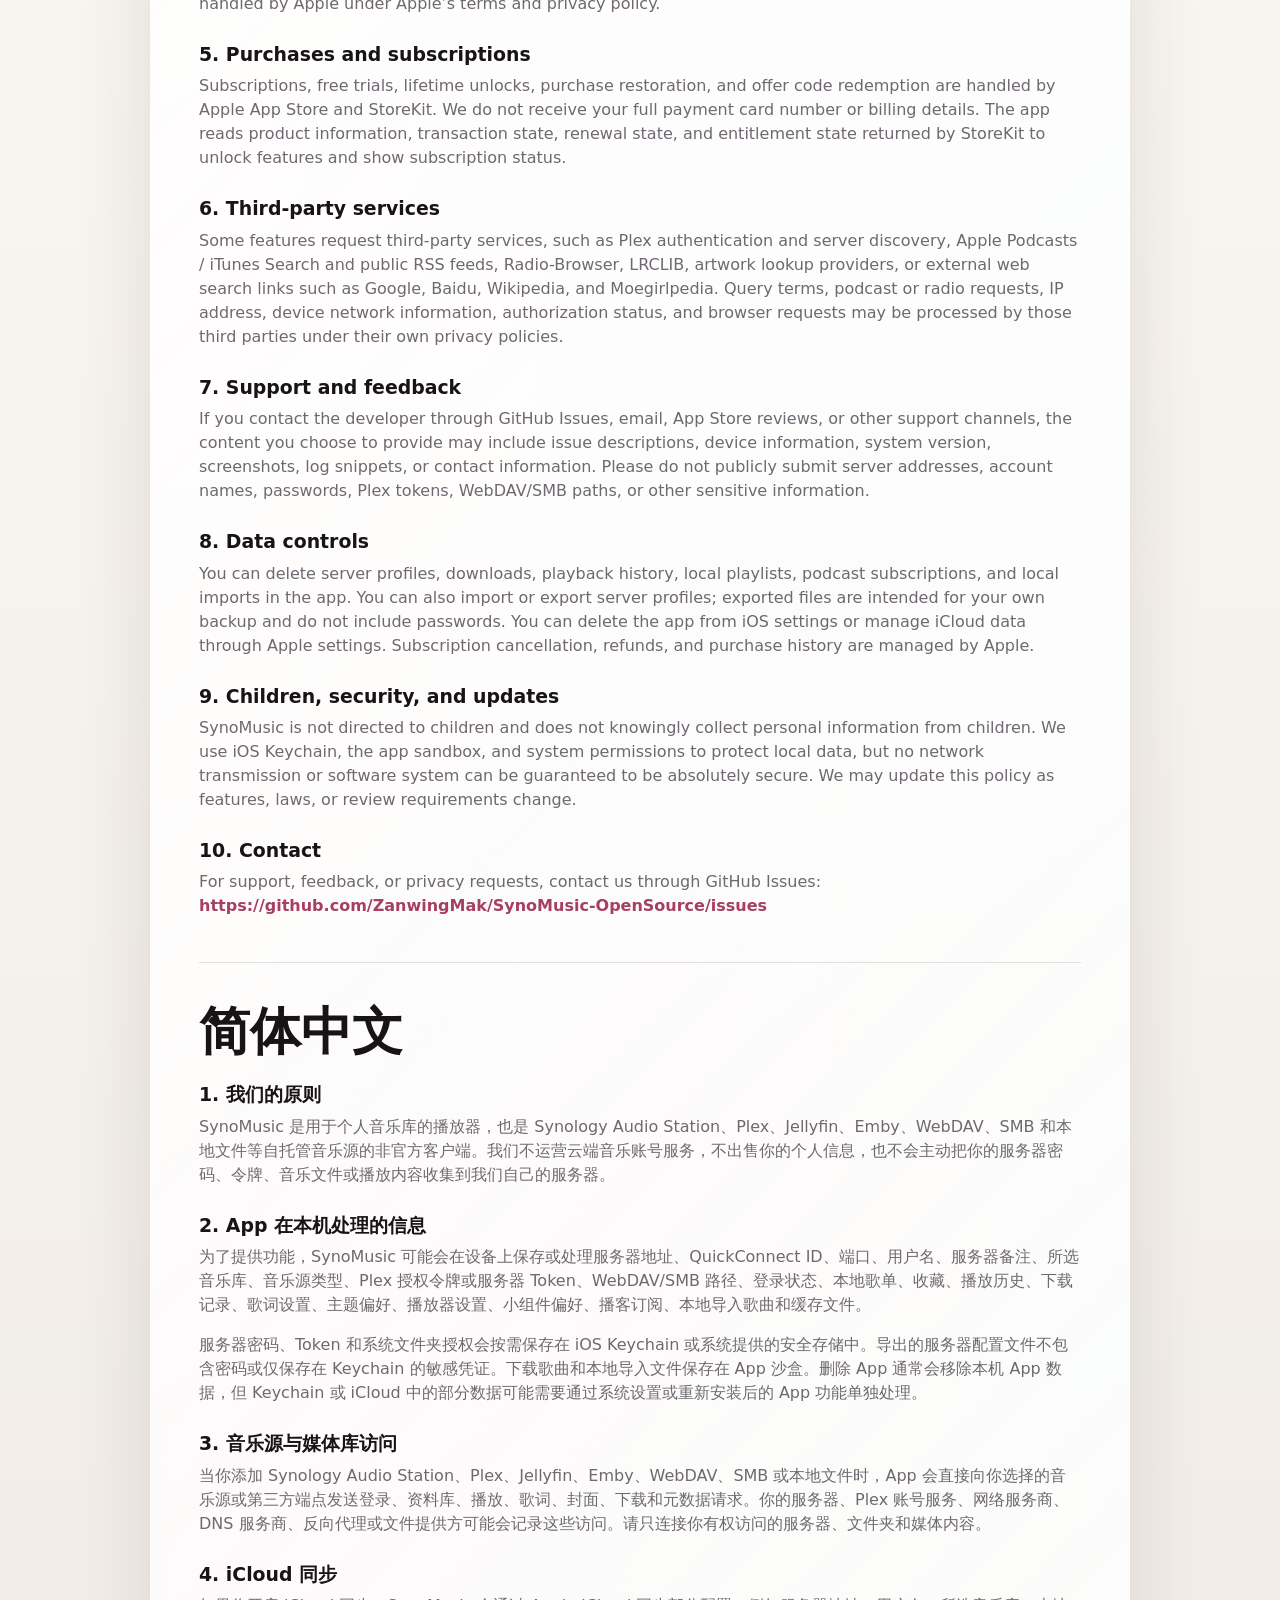
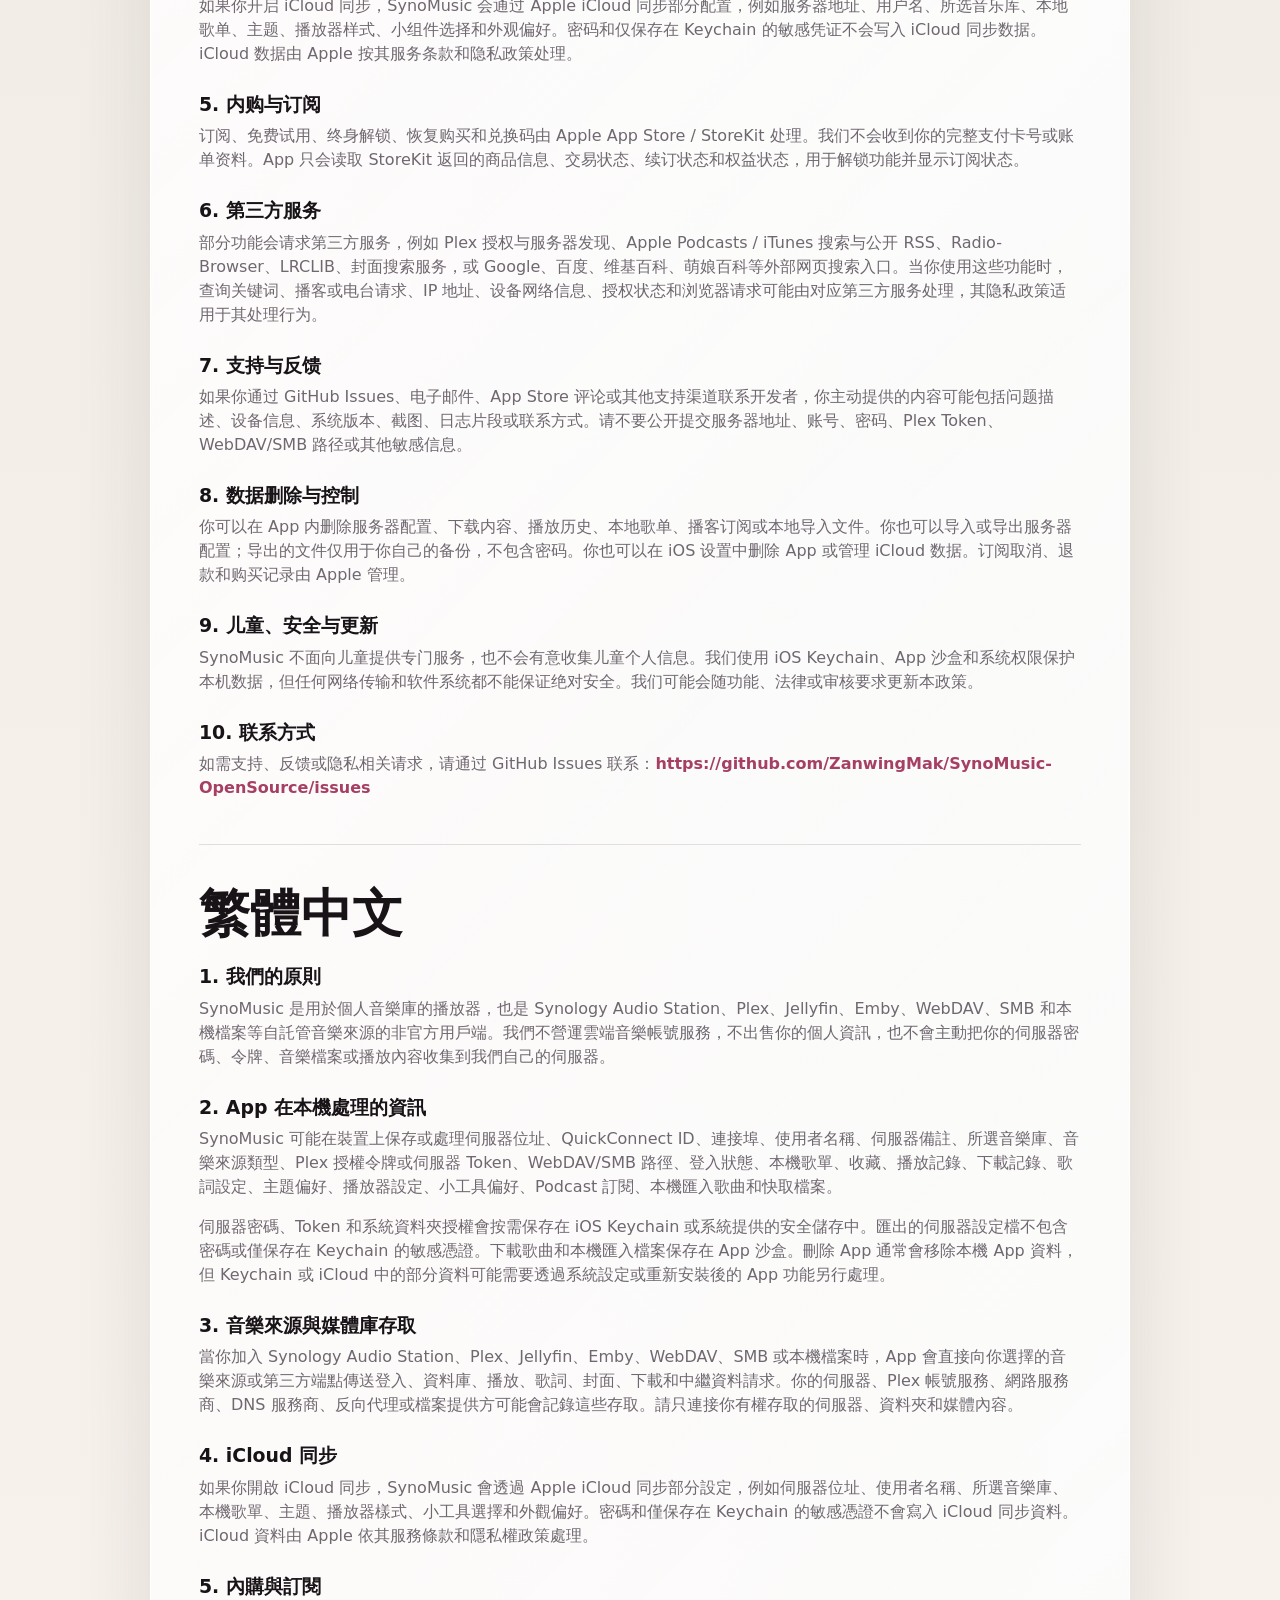
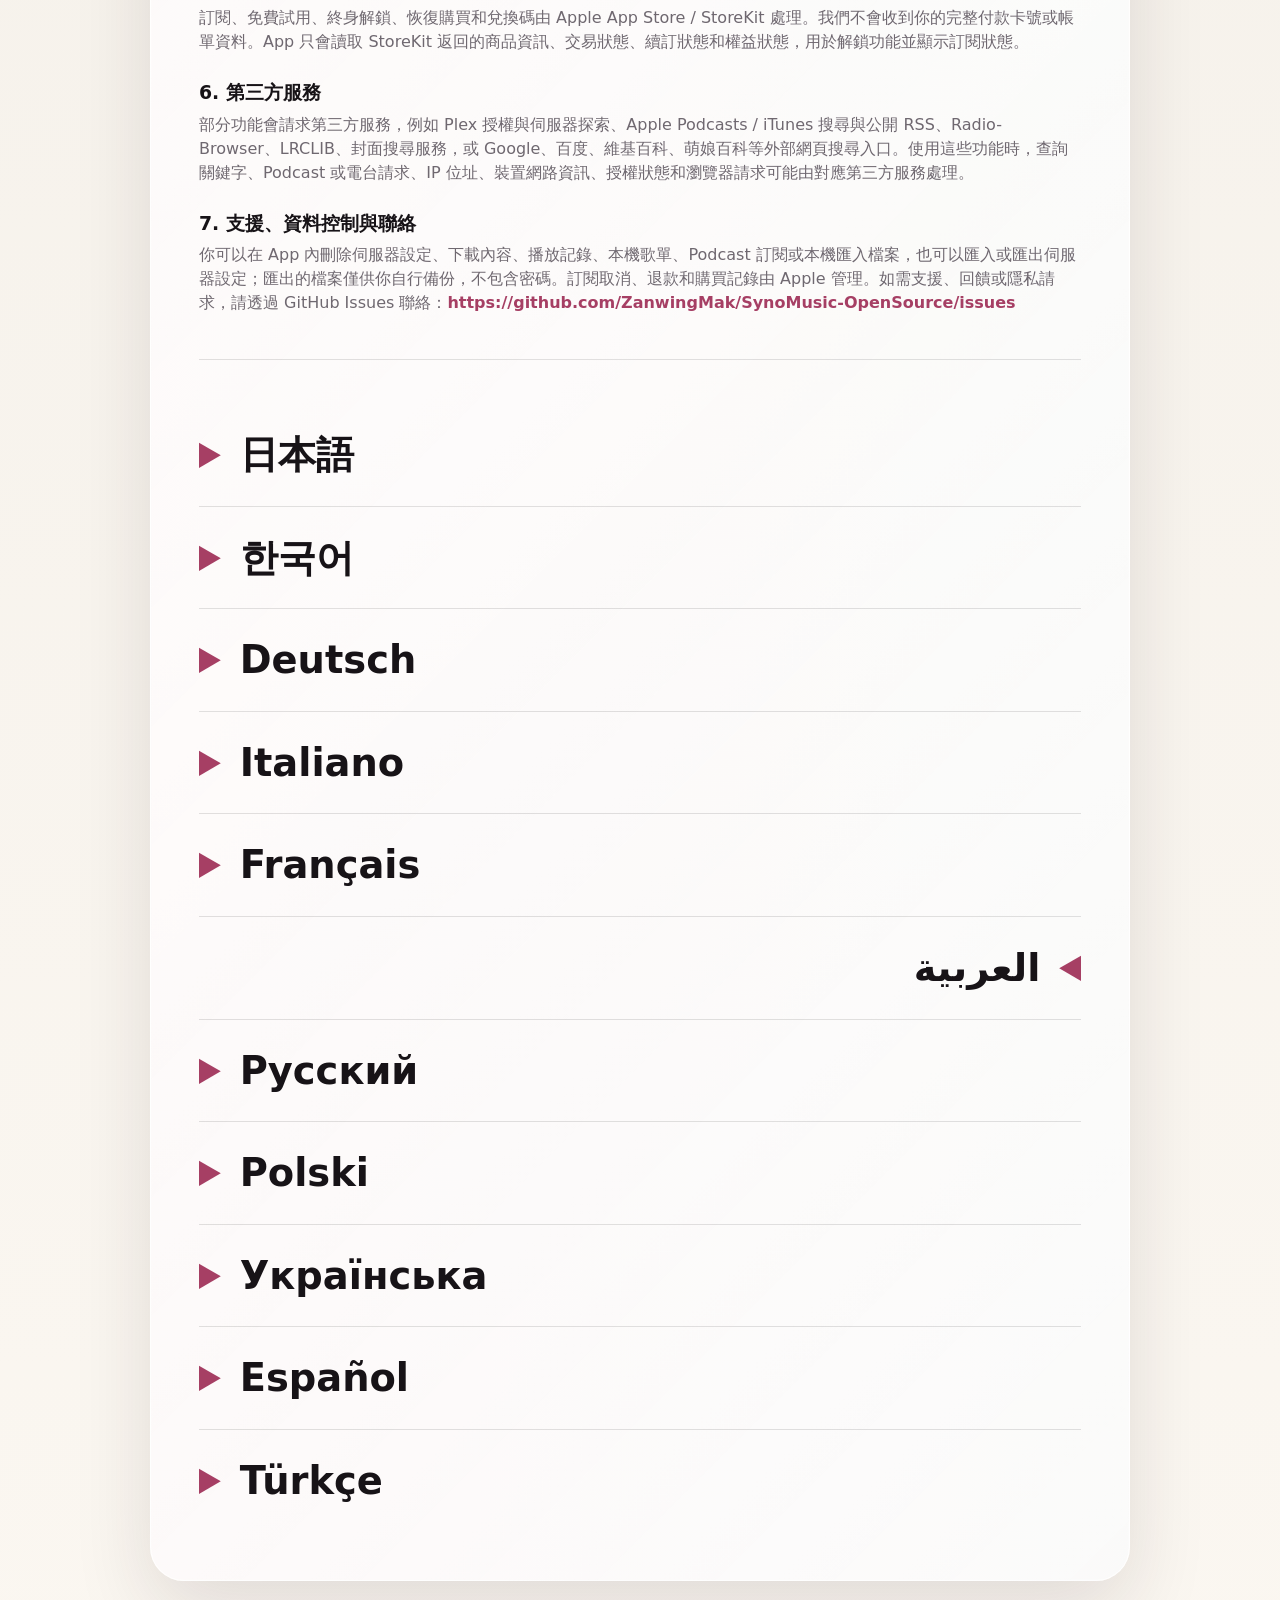
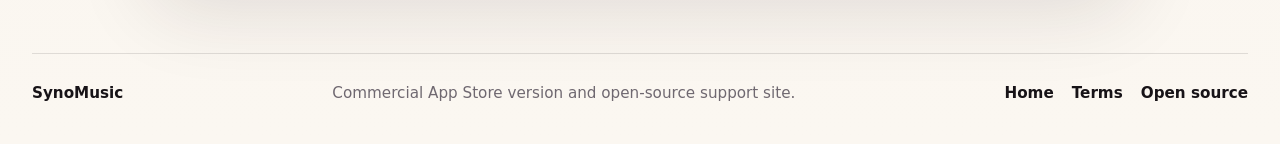
==== commit d7c53cda: "Update public site for multi-source app positioning" ====
--- a/docs/privacy.html
+++ b/docs/privacy.html
@@ -53,22 +53,22 @@
         <div id="privacy-en" class="legal-language">
           <h2>English</h2>
           <h3>1. Our approach</h3>
-          <p>SynoMusic is a player for your personal music library and an unofficial client for Synology Audio Station. We do not operate a cloud music account service, we do not sell your personal information, and we do not intentionally collect your NAS password, music files, or listening content on servers operated by us.</p>
+          <p>SynoMusic is a player for your personal music library and an unofficial client for self-hosted music sources such as Synology Audio Station, Plex, Jellyfin, Emby, WebDAV, SMB, and local files. We do not operate a cloud music account service, we do not sell your personal information, and we do not intentionally collect your server password, tokens, music files, or listening content on servers operated by us.</p>
           <h3>2. Information processed on your device</h3>
-          <p>SynoMusic may store or process server address, QuickConnect ID, port, username, server label, login state, local playlists, favorites, playback history, download records, lyric settings, theme preferences, player settings, widget preferences, podcast subscriptions, imported local songs, and cached files.</p>
-          <p>Server passwords are stored in the iOS Keychain. Downloaded songs and imported files are stored in the app sandbox. Deleting the app usually removes local app data, but some Keychain or iCloud data may need to be managed through system settings or app features after reinstalling.</p>
-          <h3>3. NAS and media library access</h3>
-          <p>When you add your Synology NAS or a compatible Audio Station service, the app sends login, library, playback, lyrics, artwork, download, and metadata requests directly to the server address you provide. Your NAS, internet provider, DNS provider, or reverse proxy may log those requests. Only connect to servers and media content you are authorized to access.</p>
+          <p>SynoMusic may store or process server address, QuickConnect ID, port, username, server label, selected music library, provider type, Plex authorization token or server token, WebDAV/SMB path, login state, local playlists, favorites, playback history, download records, lyric settings, theme preferences, player settings, widget preferences, podcast subscriptions, imported local songs, and cached files.</p>
+          <p>Server passwords, tokens, and security-scoped folder permissions are stored in the iOS Keychain or the system-provided secure storage where applicable. Exported server profile files do not include passwords or Keychain-only secrets. Downloaded songs and imported files are stored in the app sandbox. Deleting the app usually removes local app data, but some Keychain or iCloud data may need to be managed through system settings or app features after reinstalling.</p>
+          <h3>3. Music source and media library access</h3>
+          <p>When you add Synology Audio Station, Plex, Jellyfin, Emby, WebDAV, SMB, or local files, the app sends login, library, playback, lyrics, artwork, download, and metadata requests directly to the source or third-party endpoint you choose. Your server, Plex account service, internet provider, DNS provider, reverse proxy, or file provider may log those requests. Only connect to servers, folders, and media content you are authorized to access.</p>
           <h3>4. iCloud sync</h3>
-          <p>If you enable iCloud sync, SynoMusic may sync selected configuration through Apple iCloud, such as server addresses, usernames, local playlists, theme, player style, widget choices, and appearance preferences. Passwords are not included in iCloud sync data. iCloud data is handled by Apple under Apple’s terms and privacy policy.</p>
+          <p>If you enable iCloud sync, SynoMusic may sync selected configuration through Apple iCloud, such as server addresses, usernames, selected libraries, local playlists, theme, player style, widget choices, and appearance preferences. Passwords and Keychain-only secrets are not included in iCloud sync data. iCloud data is handled by Apple under Apple’s terms and privacy policy.</p>
           <h3>5. Purchases and subscriptions</h3>
           <p>Subscriptions, free trials, lifetime unlocks, purchase restoration, and offer code redemption are handled by Apple App Store and StoreKit. We do not receive your full payment card number or billing details. The app reads product information, transaction state, renewal state, and entitlement state returned by StoreKit to unlock features and show subscription status.</p>
           <h3>6. Third-party services</h3>
-          <p>Some features request third-party services, such as Apple Podcasts / iTunes Search and public RSS feeds, Radio-Browser, LRCLIB, artwork lookup providers, or external web search links such as Google, Baidu, Wikipedia, and Moegirlpedia. Query terms, podcast or radio requests, IP address, device network information, and browser requests may be processed by those third parties under their own privacy policies.</p>
+          <p>Some features request third-party services, such as Plex authentication and server discovery, Apple Podcasts / iTunes Search and public RSS feeds, Radio-Browser, LRCLIB, artwork lookup providers, or external web search links such as Google, Baidu, Wikipedia, and Moegirlpedia. Query terms, podcast or radio requests, IP address, device network information, authorization status, and browser requests may be processed by those third parties under their own privacy policies.</p>
           <h3>7. Support and feedback</h3>
-          <p>If you contact the developer through GitHub Issues, email, App Store reviews, or other support channels, the content you choose to provide may include issue descriptions, device information, system version, screenshots, log snippets, or contact information. Please do not publicly submit NAS addresses, account names, passwords, tokens, or other sensitive information.</p>
+          <p>If you contact the developer through GitHub Issues, email, App Store reviews, or other support channels, the content you choose to provide may include issue descriptions, device information, system version, screenshots, log snippets, or contact information. Please do not publicly submit server addresses, account names, passwords, Plex tokens, WebDAV/SMB paths, or other sensitive information.</p>
           <h3>8. Data controls</h3>
-          <p>You can delete server profiles, downloads, playback history, local playlists, podcast subscriptions, and local imports in the app. You can also delete the app from iOS settings or manage iCloud data through Apple settings. Subscription cancellation, refunds, and purchase history are managed by Apple.</p>
+          <p>You can delete server profiles, downloads, playback history, local playlists, podcast subscriptions, and local imports in the app. You can also import or export server profiles; exported files are intended for your own backup and do not include passwords. You can delete the app from iOS settings or manage iCloud data through Apple settings. Subscription cancellation, refunds, and purchase history are managed by Apple.</p>
           <h3>9. Children, security, and updates</h3>
           <p>SynoMusic is not directed to children and does not knowingly collect personal information from children. We use iOS Keychain, the app sandbox, and system permissions to protect local data, but no network transmission or software system can be guaranteed to be absolutely secure. We may update this policy as features, laws, or review requirements change.</p>
           <h3>10. Contact</h3>
@@ -80,22 +80,22 @@
         <div id="privacy-zh-hans" class="legal-language">
           <h2>简体中文</h2>
           <h3>1. 我们的原则</h3>
-          <p>SynoMusic 是用于个人音乐库的播放器，也是 Synology Audio Station 的非官方客户端。我们不运营云端音乐账号服务，不出售你的个人信息，也不会主动把你的 NAS 密码、音乐文件或播放内容收集到我们自己的服务器。</p>
+          <p>SynoMusic 是用于个人音乐库的播放器，也是 Synology Audio Station、Plex、Jellyfin、Emby、WebDAV、SMB 和本地文件等自托管音乐源的非官方客户端。我们不运营云端音乐账号服务，不出售你的个人信息，也不会主动把你的服务器密码、令牌、音乐文件或播放内容收集到我们自己的服务器。</p>
           <h3>2. App 在本机处理的信息</h3>
-          <p>为了提供功能，SynoMusic 可能会在设备上保存或处理服务器地址、QuickConnect ID、端口、用户名、服务器备注、登录状态、本地歌单、收藏、播放历史、下载记录、歌词设置、主题偏好、播放器设置、小组件偏好、播客订阅、本地导入歌曲和缓存文件。</p>
-          <p>服务器密码保存在 iOS Keychain。下载歌曲和本地导入文件保存在 App 沙盒。删除 App 通常会移除本机 App 数据，但 Keychain 或 iCloud 中的部分数据可能需要通过系统设置或重新安装后的 App 功能单独处理。</p>
-          <h3>3. NAS 与媒体库访问</h3>
-          <p>当你添加自己的 Synology NAS 或兼容 Audio Station 服务时，App 会直接向你填写的服务器地址发送登录、资料库、播放、歌词、封面、下载和元数据请求。你的 NAS、网络服务商、DNS 服务商或反向代理可能会记录这些访问。请只连接你有权访问的服务器和媒体内容。</p>
+          <p>为了提供功能，SynoMusic 可能会在设备上保存或处理服务器地址、QuickConnect ID、端口、用户名、服务器备注、所选音乐库、音乐源类型、Plex 授权令牌或服务器 Token、WebDAV/SMB 路径、登录状态、本地歌单、收藏、播放历史、下载记录、歌词设置、主题偏好、播放器设置、小组件偏好、播客订阅、本地导入歌曲和缓存文件。</p>
+          <p>服务器密码、Token 和系统文件夹授权会按需保存在 iOS Keychain 或系统提供的安全存储中。导出的服务器配置文件不包含密码或仅保存在 Keychain 的敏感凭证。下载歌曲和本地导入文件保存在 App 沙盒。删除 App 通常会移除本机 App 数据，但 Keychain 或 iCloud 中的部分数据可能需要通过系统设置或重新安装后的 App 功能单独处理。</p>
+          <h3>3. 音乐源与媒体库访问</h3>
+          <p>当你添加 Synology Audio Station、Plex、Jellyfin、Emby、WebDAV、SMB 或本地文件时，App 会直接向你选择的音乐源或第三方端点发送登录、资料库、播放、歌词、封面、下载和元数据请求。你的服务器、Plex 账号服务、网络服务商、DNS 服务商、反向代理或文件提供方可能会记录这些访问。请只连接你有权访问的服务器、文件夹和媒体内容。</p>
           <h3>4. iCloud 同步</h3>
-          <p>如果你开启 iCloud 同步，SynoMusic 会通过 Apple iCloud 同步部分配置，例如服务器地址、用户名、本地歌单、主题、播放器样式、小组件选择和外观偏好。密码不会写入 iCloud 同步数据。iCloud 数据由 Apple 按其服务条款和隐私政策处理。</p>
+          <p>如果你开启 iCloud 同步，SynoMusic 会通过 Apple iCloud 同步部分配置，例如服务器地址、用户名、所选音乐库、本地歌单、主题、播放器样式、小组件选择和外观偏好。密码和仅保存在 Keychain 的敏感凭证不会写入 iCloud 同步数据。iCloud 数据由 Apple 按其服务条款和隐私政策处理。</p>
           <h3>5. 内购与订阅</h3>
           <p>订阅、免费试用、终身解锁、恢复购买和兑换码由 Apple App Store / StoreKit 处理。我们不会收到你的完整支付卡号或账单资料。App 只会读取 StoreKit 返回的商品信息、交易状态、续订状态和权益状态，用于解锁功能并显示订阅状态。</p>
           <h3>6. 第三方服务</h3>
-          <p>部分功能会请求第三方服务，例如 Apple Podcasts / iTunes 搜索与公开 RSS、Radio-Browser、LRCLIB、封面搜索服务，或 Google、百度、维基百科、萌娘百科等外部网页搜索入口。当你使用这些功能时，查询关键词、播客或电台请求、IP 地址、设备网络信息和浏览器请求可能由对应第三方服务处理，其隐私政策适用于其处理行为。</p>
+          <p>部分功能会请求第三方服务，例如 Plex 授权与服务器发现、Apple Podcasts / iTunes 搜索与公开 RSS、Radio-Browser、LRCLIB、封面搜索服务，或 Google、百度、维基百科、萌娘百科等外部网页搜索入口。当你使用这些功能时，查询关键词、播客或电台请求、IP 地址、设备网络信息、授权状态和浏览器请求可能由对应第三方服务处理，其隐私政策适用于其处理行为。</p>
           <h3>7. 支持与反馈</h3>
-          <p>如果你通过 GitHub Issues、电子邮件、App Store 评论或其他支持渠道联系开发者，你主动提供的内容可能包括问题描述、设备信息、系统版本、截图、日志片段或联系方式。请不要公开提交 NAS 地址、账号、密码、令牌或其他敏感信息。</p>
+          <p>如果你通过 GitHub Issues、电子邮件、App Store 评论或其他支持渠道联系开发者，你主动提供的内容可能包括问题描述、设备信息、系统版本、截图、日志片段或联系方式。请不要公开提交服务器地址、账号、密码、Plex Token、WebDAV/SMB 路径或其他敏感信息。</p>
           <h3>8. 数据删除与控制</h3>
-          <p>你可以在 App 内删除服务器配置、下载内容、播放历史、本地歌单、播客订阅或本地导入文件。你也可以在 iOS 设置中删除 App 或管理 iCloud 数据。订阅取消、退款和购买记录由 Apple 管理。</p>
+          <p>你可以在 App 内删除服务器配置、下载内容、播放历史、本地歌单、播客订阅或本地导入文件。你也可以导入或导出服务器配置；导出的文件仅用于你自己的备份，不包含密码。你也可以在 iOS 设置中删除 App 或管理 iCloud 数据。订阅取消、退款和购买记录由 Apple 管理。</p>
           <h3>9. 儿童、安全与更新</h3>
           <p>SynoMusic 不面向儿童提供专门服务，也不会有意收集儿童个人信息。我们使用 iOS Keychain、App 沙盒和系统权限保护本机数据，但任何网络传输和软件系统都不能保证绝对安全。我们可能会随功能、法律或审核要求更新本政策。</p>
           <h3>10. 联系方式</h3>
@@ -107,20 +107,20 @@
         <div id="privacy-zh-hant" class="legal-language">
           <h2>繁體中文</h2>
           <h3>1. 我們的原則</h3>
-          <p>SynoMusic 是用於個人音樂庫的播放器，也是 Synology Audio Station 的非官方用戶端。我們不營運雲端音樂帳號服務，不出售你的個人資訊，也不會主動把你的 NAS 密碼、音樂檔案或播放內容收集到我們自己的伺服器。</p>
+          <p>SynoMusic 是用於個人音樂庫的播放器，也是 Synology Audio Station、Plex、Jellyfin、Emby、WebDAV、SMB 和本機檔案等自託管音樂來源的非官方用戶端。我們不營運雲端音樂帳號服務，不出售你的個人資訊，也不會主動把你的伺服器密碼、令牌、音樂檔案或播放內容收集到我們自己的伺服器。</p>
           <h3>2. App 在本機處理的資訊</h3>
-          <p>SynoMusic 可能在裝置上保存或處理伺服器位址、QuickConnect ID、連接埠、使用者名稱、伺服器備註、登入狀態、本機歌單、收藏、播放記錄、下載記錄、歌詞設定、主題偏好、播放器設定、小工具偏好、Podcast 訂閱、本機匯入歌曲和快取檔案。</p>
-          <p>伺服器密碼保存在 iOS Keychain。下載歌曲和本機匯入檔案保存在 App 沙盒。刪除 App 通常會移除本機 App 資料，但 Keychain 或 iCloud 中的部分資料可能需要透過系統設定或重新安裝後的 App 功能另行處理。</p>
-          <h3>3. NAS 與媒體庫存取</h3>
-          <p>當你加入自己的 Synology NAS 或相容 Audio Station 服務時，App 會直接向你填寫的伺服器位址傳送登入、資料庫、播放、歌詞、封面、下載和中繼資料請求。你的 NAS、網路服務商、DNS 服務商或反向代理可能會記錄這些存取。請只連接你有權存取的伺服器和媒體內容。</p>
+          <p>SynoMusic 可能在裝置上保存或處理伺服器位址、QuickConnect ID、連接埠、使用者名稱、伺服器備註、所選音樂庫、音樂來源類型、Plex 授權令牌或伺服器 Token、WebDAV/SMB 路徑、登入狀態、本機歌單、收藏、播放記錄、下載記錄、歌詞設定、主題偏好、播放器設定、小工具偏好、Podcast 訂閱、本機匯入歌曲和快取檔案。</p>
+          <p>伺服器密碼、Token 和系統資料夾授權會按需保存在 iOS Keychain 或系統提供的安全儲存中。匯出的伺服器設定檔不包含密碼或僅保存在 Keychain 的敏感憑證。下載歌曲和本機匯入檔案保存在 App 沙盒。刪除 App 通常會移除本機 App 資料，但 Keychain 或 iCloud 中的部分資料可能需要透過系統設定或重新安裝後的 App 功能另行處理。</p>
+          <h3>3. 音樂來源與媒體庫存取</h3>
+          <p>當你加入 Synology Audio Station、Plex、Jellyfin、Emby、WebDAV、SMB 或本機檔案時，App 會直接向你選擇的音樂來源或第三方端點傳送登入、資料庫、播放、歌詞、封面、下載和中繼資料請求。你的伺服器、Plex 帳號服務、網路服務商、DNS 服務商、反向代理或檔案提供方可能會記錄這些存取。請只連接你有權存取的伺服器、資料夾和媒體內容。</p>
           <h3>4. iCloud 同步</h3>
-          <p>如果你開啟 iCloud 同步，SynoMusic 會透過 Apple iCloud 同步部分設定，例如伺服器位址、使用者名稱、本機歌單、主題、播放器樣式、小工具選擇和外觀偏好。密碼不會寫入 iCloud 同步資料。iCloud 資料由 Apple 依其服務條款和隱私權政策處理。</p>
+          <p>如果你開啟 iCloud 同步，SynoMusic 會透過 Apple iCloud 同步部分設定，例如伺服器位址、使用者名稱、所選音樂庫、本機歌單、主題、播放器樣式、小工具選擇和外觀偏好。密碼和僅保存在 Keychain 的敏感憑證不會寫入 iCloud 同步資料。iCloud 資料由 Apple 依其服務條款和隱私權政策處理。</p>
           <h3>5. 內購與訂閱</h3>
           <p>訂閱、免費試用、終身解鎖、恢復購買和兌換碼由 Apple App Store / StoreKit 處理。我們不會收到你的完整付款卡號或帳單資料。App 只會讀取 StoreKit 返回的商品資訊、交易狀態、續訂狀態和權益狀態，用於解鎖功能並顯示訂閱狀態。</p>
           <h3>6. 第三方服務</h3>
-          <p>部分功能會請求第三方服務，例如 Apple Podcasts / iTunes 搜尋與公開 RSS、Radio-Browser、LRCLIB、封面搜尋服務，或 Google、百度、維基百科、萌娘百科等外部網頁搜尋入口。使用這些功能時，查詢關鍵字、Podcast 或電台請求、IP 位址、裝置網路資訊和瀏覽器請求可能由對應第三方服務處理。</p>
+          <p>部分功能會請求第三方服務，例如 Plex 授權與伺服器探索、Apple Podcasts / iTunes 搜尋與公開 RSS、Radio-Browser、LRCLIB、封面搜尋服務，或 Google、百度、維基百科、萌娘百科等外部網頁搜尋入口。使用這些功能時，查詢關鍵字、Podcast 或電台請求、IP 位址、裝置網路資訊、授權狀態和瀏覽器請求可能由對應第三方服務處理。</p>
           <h3>7. 支援、資料控制與聯絡</h3>
-          <p>你可以在 App 內刪除伺服器設定、下載內容、播放記錄、本機歌單、Podcast 訂閱或本機匯入檔案。訂閱取消、退款和購買記錄由 Apple 管理。如需支援、回饋或隱私請求，請透過 GitHub Issues 聯絡：<a href="https://github.com/ZanwingMak/SynoMusic-OpenSource/issues">https://github.com/ZanwingMak/SynoMusic-OpenSource/issues</a></p>
+          <p>你可以在 App 內刪除伺服器設定、下載內容、播放記錄、本機歌單、Podcast 訂閱或本機匯入檔案，也可以匯入或匯出伺服器設定；匯出的檔案僅供你自行備份，不包含密碼。訂閱取消、退款和購買記錄由 Apple 管理。如需支援、回饋或隱私請求，請透過 GitHub Issues 聯絡：<a href="https://github.com/ZanwingMak/SynoMusic-OpenSource/issues">https://github.com/ZanwingMak/SynoMusic-OpenSource/issues</a></p>
         </div>
 
         <hr class="legal-divider">
